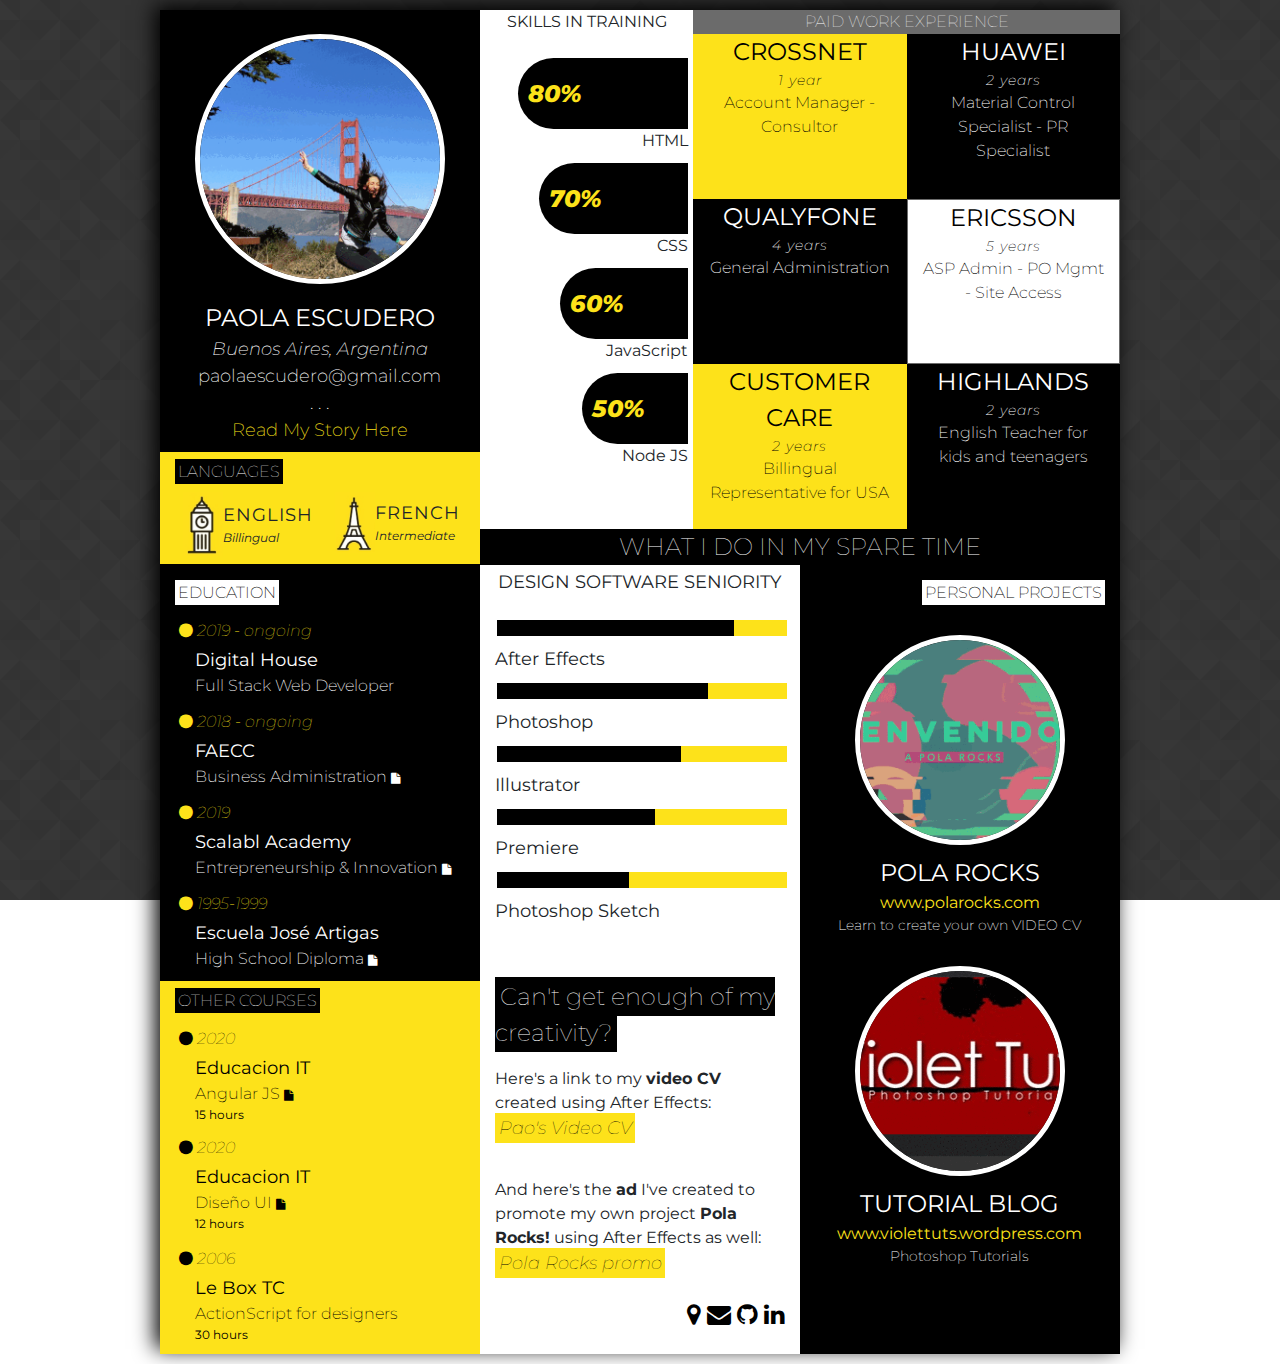
==== index.html @ 57c22a5e "add certificate Educacion IT" ====
<!DOCTYPE html>
<html lang="en">
<head>
    <meta charset="UTF-8">
    <meta name="viewport" content="width=device-width, initial-scale=1.0">
	<link rel="shortcut icon" type="image/png" href="./img/Pao_perfil_Gran_Cañon.jpeg"/>
    <link href="https://fonts.googleapis.com/css?family=Montserrat:100,200,600,400,800&display=swap" rel="stylesheet">
    <link rel="stylesheet" href="https://cdnjs.cloudflare.com/ajax/libs/font-awesome/4.7.0/css/font-awesome.min.css">
    <link rel="stylesheet" href="https://stackpath.bootstrapcdn.com/bootstrap/4.4.1/css/bootstrap.min.css">
    <link rel="stylesheet" href="css/style.css">
    <meta http-equiv="X-UA-Compatible" content="ie=edge">
    <title>Paola Escudero CV</title>
	<meta property="og:title" content="Paola Escudero - Online Resume">
	<meta property="og:description" content="My Online Resume">
	<meta property="og:type" content="website">
	<meta property="og:site_name" content="Paola Escudero - Online Resume">
	<meta property="og:image" content="https://paolaescudero.github.io/cv/img/CV_img_social.png">
	<meta property="og:url" content="https://paolaescudero.github.io/cv/">
</head>
<body>
    <div class="container" id="main-container">
        <div class="row" id="row-top">
            <div class="col-12 col-md-4 bg-black" id="main-column-personal">
                <div class="row justify-content-center pt-4" id="row-personal-foto">
                    <div class="foto-perfil">
                    <img src="img/pao_jumping_250.gif" alt="Paola Escudero" width="250">
                    <div class="overlay">
                        <a href="story.html" title="read my story" alt="read my story"><img src="img/pao_perfil_grand_canyon.jpg" alt=""></a>
                      </div>
                    </div>
                </div>
                
                <div class="row justify-content-center pt-3  tx-wh" id="row-personal-name"><a href="story.html" class="tx-wh" title="read my story" alt="read my story">PAOLA ESCUDERO</a></div>
                <div class="row justify-content-center info" id="row-personal-cell"><i>Buenos Aires, Argentina</i></div>
                <div class="row justify-content-center info" id="row-personal-email"><a href="mailto:paolaescudero@gmail.com" class="tx-wh" target="_blank">paolaescudero@gmail.com</a></div>
                <div class="row justify-content-center info"  id="row-personal-decor">. . .</div>
                <div class="row justify-content-center pb-2 info" id="row-personal-location"><a href="story.html" class="tx-ye" title="read my story" alt="read my story">Read My Story Here</a></div>
                <div class="row bg-yellow" id="row-personal-lang-title">
                    <div class="col-12  pt-2" id="column-personal-lang-title">
                        <mark class="mark-black">LANGUAGES</mark>
                    </div>
                </div>
                <div class="row bg-yellow p-2">
                    <div class="col-6" id="COL-lang-english">
                        <div class="row" id="row-lang-english">
                            <div class="col-4 text-center">
                                <img class="icon" src="img/icon-ENG.PNG" alt="Paola Escudero - Languages English">
                            </div>
                            <div class="col-8 align-self-center text-left">
                                <div class="row f-18 spaced pl-1">ENGLISH</div>
                                <div class="row f-12 pl-1"><i>Billingual</i></div>
                            </div>
                        </div>
                    </div>
                    <div class="col-6" id="COL-lang-french">
                        <div class="row" id="row-lang-french">
                            <div class="col-4 text-center">
                                <img class="icon" src="img/icon-FRE.PNG" alt="Paola Escudero - Languages French">
                            </div>
                            <div class="col-8 align-self-center text-left">
                                <div class="row f-18 spaced pl-1">FRENCH</div>
                                <div class="row f-12 pl-1"><i>Intermediate</i></div>
                            </div>
                        </div>
                    </div>
                </div>
            </div>
            <div class="col-12 col-md-8" id="main-column-jobs-software">
                <div class="row">
                    <div class="col-12 col-md-4" id="column-business-software">
                        <div class="row">
                            <div class="col-12  text-center ">SKILLS IN TRAINING</div>
                        </div>
                        <div class="row tx-wh">.</div>
                        <div class="row bg-white justify-content-end">
                            <div class="circle cir-1 tx-wh">
                                80%
                            </div>
                        </div>
                        <div class="row justify-content-end pad-rig-5 mar-bot">HTML</div>
                        <div class="row"></div>
                        <div class="row bg-white justify-content-end">
                            <div class="circle cir-2 tx-wh">
                                70%
                            </div>
                        </div>
                        <div class="row justify-content-end pad-rig-5 mar-bot">CSS</div>
                        <div class="row"></div>
                        <div class="row bg-white justify-content-end">
                            <div class="circle cir-3 tx-wh">
                                60%
                            </div>
                        </div>
                        <div class="row justify-content-end pad-rig-5 mar-bot">JavaScript</div>
                        <div class="row"></div>
                        <div class="row bg-white justify-content-end">
                            <div class="circle cir-4 tx-wh">
                                50%
                            </div>
                        </div>
                        <div class="row justify-content-end pad-rig-5 mar-bot">Node JS</div>
						
                    </div>
                    <div class="col-12 col-md-8" id="column-work-experience">
                        <div class="row justify-content-center" id="row-work-exp-title">
                            <div class="col-12 text-center f-16 w-100 bg-gray tx-wh">PAID WORK EXPERIENCE</div>
                        </div>
                        <div class="row d-flex align-items-center" id="row-work-exp-content">
                            <div class="col-6 div-job bg-yellow tx-bl align-self-stretch" id="col-job-item">
                                <div class="row">
                                     <div class="col-12  f-24 w-400 text-center">CROSSNET</div>
                                </div>
                                <div class="row">
                                    <div class="col-12  f-14 spaced ital w-200 text-center">1 year</div> 
                                 </div>
                                <div class="row">
                                     <div class="col-12 f16 w-200 text-center">
                                            <p>Account Manager - Consultor</p>
                                            <p class="job-description">Conection between customer and internal teams to ensure the timely and successful delivery of our solutions according to customer needs.
                                                Integrate new clients and developing existing client relationships.
                                                Help customers through email, phone, online presentations, screen-share and in person meetings.
                                                Ensure the timely and successful delivery of our solutions according to customer needs and objectives
                                                Communicate clearly the progress of monthly/quarterly initiatives to internal and external stakeholders. Forecast and track key account metrics.</p>
                                    </div>
                                </div>
                            </div>
                            <div class="col-6 div-job align-self-stretch bg-black tx-wh" id="col-job-item">
                                <div class="row">
                                    <div class="col-12 f-24 w-400 text-center">HUAWEI</div>
                                </div>
                                <div class="row">
                                    <div class="col-12   f-14 spaced ital w-200 text-center">2 years</div> 
                                </div>
                                <div class="row">
                                    <div class="col-12  f16 w-200 text-center">
                                        <p>Material Control Specialist - PR Specialist</p>
                                        <p class="job-description f-14"><b>Material Control Specialist:</b>  Stock Control on SAP. Purchase Orders Issuing. Monthly and Weekly reporting in excel, crossing information from SAP reports and Huawei's own software to find discrepancies in inventory. Follow up of POs in excel to keep control of having every service covered and foresee the ones that will expired soon.</p>
                                        <p class="job-description f-14"><b>Purchase Request Specialist:</b> Purchase requisition and order issuing. Follow up of approvals, expiration dates and payments to the supplier. Monthly report of productivity. Award received for helping finance team with tax project</p>
                                    </div>
                                </div>
                            </div>
                            <div class="col-6 div-job bg-black align-self-stretch tx-wh" id="col-job-item">
                                <div class="row">
                                    <div class="col-12  f-24 w-400 text-center">QUALYFONE</div>
                                </div>
                                <div class="row">
                                    <div class="col-12   f-14 spaced ital w-200 text-center">4 years</div> 
                                </div>
                                <div class="row">
                                    <div class="col-12  f16 w-200 text-center">
                                        <p>General Administration</p>
                                        <p class="job-description f-14">General administration for a small telecommunications company. My tasks involved front desk reception; assisting management with agenda, meetings and trips; paying to suppliers; billing; budget control; monthly service payments; salaries; taxes; meeting with the accountant; excel reports; Site access requesting; H&S documentation.</p>
                                    </div>
                                </div>
                            </div>
                            <div class="col-6 div-job align-self-stretch bg-white tx-bl br-gr" id="col-job-item">
                                <div class="row">
                                    <div class="col-12 f-24 w-400 text-center">ERICSSON</div>
                                </div>
                                <div class="row">
                                    <div class="col-12   f-14 spaced ital w-200 text-center">5 years</div> 
                                </div>
                                <div class="row">
                                    <div class="col-12  f16 w-200 text-center">
                                        <p>ASP Admin - PO Mgmt - Site Access</p>
                                        <p class="job-description f-12"><b>Authorized Service Provider Admin:</b> I was in charge of handling all the information, documentation and planning related to service providers. Monthly reports of rollout activities, forecast for installation for the following year and the amount of people needed to perform the tasks. Control and follow up of resources aptitude to perform risk tasks, evaluation of service provider performance. KPI reports for the regional office by year quarter.</p>
                                        <p class="job-description f-12"><b>Purchase Order Management:</b> Follow up and control of all POs related to installation processes. Weekly meetings with service providers to establish the payments, find and fix issues. Weekly meeting with the coordinators and Project managers of each projects to prepare the POs for the following week plan. Monthly reports about productivity and main issues.</p>
                                        <p class="job-description f-12"><b>Site Access Coordinator:</b> Request of site access to different carriers (Telecom, Telefonica, Claro). Receiving and controlling documentation needed to get access. Handling over 50 contractor companies with follow up on documentation and site access expiration dates. In charge of two resources. Reporting on recurrence of issues and performance of those 2 resources.</p>
                                    </div>
                                </div>
                            </div>
                            <div class="col-6 div-job align-self-stretch bg-yellow tx-bl" id="col-job-item">
                                <div class="row">
                                    <div class="col-12  f-24 w-400 text-center">CUSTOMER CARE</div>
                                </div>
                                <div class="row">
                                    <div class="col-12   f-14 spaced ital w-200 text-center">2 years</div> 
                                </div>
                                <div class="row">
                                    <div class="col-12  f16 w-200 text-center">
                                        <p>Billingual Representative for USA</p>
                                        <p class="job-description"><b>Teleperformance: </b>Customer Service for Motorola iDen account. Taking claims by phone from the US for Sprint/Nextel and Boost mobile user. Claim management was handled in Oracle System.</p>
                                        <p class="job-description"><b>IBM: </b>Incoming calls from the US for General Motors customers. Follow up of customer cases. Assistance on customer queries. Cases were handled in Siebel system.</p>
                                    </div>
                                </div>
                            </div>
                            <div class="col-6 div-job align-self-stretch bg-black tx-wh" id="col-job-item">
                                <div class="row">
                                    <div class="col-12  f-24 w-400 text-center">HIGHLANDS</div>
                                </div>
                                <div class="row">
                                    <div class="col-12   f-14 spaced ital w-200 text-center">2 years</div> 
                                </div>
                                <div class="row">
                                    <div class="col-12  f16 w-200 text-center">
                                        <p>English Teacher for kids and teenagers</p>
                                        <p class="job-description">Teaching children from 5 to 12 years old computer basic skill such as the parts of a computer, browsing the internet, chat platforms, sending emails, etc.
                                            Teaching English as a second language to children from 6 to 13 years old. Groups of 20 kids and some extra classes to help them with their assignments individually.</p>
                                    </div>
                                </div>
                            </div>
                        </div>
                    </div>
                </div>
                <div class="row bg-yellow" id="row-spare-time-title">
                    <div class="col-12 bg-black tx-wh text-center f-24 w-100 d-none d-md-block">WHAT I DO IN MY SPARE TIME</div>
                </div>
            </div>
        </div>
        <!-- * * * * * * * * ROW BOTOM * * * * * * * * * * *  -->
        <div class="row" id="row-bottom">
            <div class="col-12 col-md-4" id="main-col-education">
                <div class="row bg-black pt-3" id="row-Education-title">
                    <div class="col-12 mar-bot"><mark class="mark-white">EDUCATION</mark></div>
                </div>
                <div class="row bg-black" id="row-Education-item">
                    <div class="col-12 tx-ye w-100 f-16 ital m-1"><i class="fa fa-circle"></i> 2019 - ongoing</div>
                    <div class="col-12 tx-wh w-400 f-18 mar-lef"><a class="tx-wh" href="https://www.digitalhouse.com/ar/">Digital House</a></div>
                    <div class="col-12 tx-wh w-200 f-16 mar-lef">Full Stack Web Developer</div>
                </div>
                <div class="row bg-black pt-2" id="row-Education-item">
                    <div class="col-12 tx-ye w-100 f-16 ital m-1"><i class="fa fa-circle"></i> 2018 - ongoing</div>
                    <div class="col-12 tx-wh w-400 f-18 mar-lef"><a class="tx-wh" href="https://lafundacion.edu.ar/">FAECC</a></div>
                    <div class="col-12 tx-wh w-200 f-16 mar-lef">Business Administration  <a class="pdf" href="img/libreta_faecc.pdf" title="See Certificate" target="_blank"><i class="fa fa-file pdf"></i></a></div>
                </div>
                <div class="row bg-black pt-2" id="row-Education-item">
                    <div class="col-12 tx-ye w-100 f-16 ital m-1"><i class="fa fa-circle"></i> 2019</div>
                    <div class="col-12 tx-wh w-400 f-18 mar-lef"><a class="tx-wh" href="https://www.scalabl.com/">Scalabl Academy</a></div>
                    <div class="col-12 tx-wh w-200 f-16 mar-lef">Entrepreneurship & Innovation  <a href="img/certificado-scalabl.pdf" title="See Certificate" target="_blank"><i class="fa fa-file pdf"></i></a></div>
                </div>
                <div class="row bg-black pt-2" id="row-Education-item">
                    <div class="col-12 tx-ye w-100 f-16 ital m-1"><i class="fa fa-circle"></i> 1995-1999</div>
                    <div class="col-12 tx-wh w-400 f-18 mar-lef">Escuela José Artigas</div>
                    <div class="col-11 tx-wh w-200 f-16 mar-lef">High School Diploma  <a href="img/analitico.pdf" target="_blank" title="See Certificate" target="_blank"><i class="fa fa-file pdf"></i></a></div>
                    <div class="col-12 mar-bot"></div>
                </div>
                <div class="row bg-yellow pt-2" id="row-Education-title">
                    <div class="col-12 mar-bot"><mark class="mark-black">OTHER COURSES</mark></div>
                </div>
                <div class="row bg-yellow" id="row-Education-item">
                    <div class="col-12 tx-bl w-100 f-16 ital m-1"><i class="fa fa-circle"></i> 2020</div>
                    <div class="col-12 tx-bl w-400 f-18 mar-lef">Educacion IT</div>
                    <div class="col-12 tx-bl w-200 f-16 mar-lef">Angular JS <a href="img/Certificado_Curso_AngularJS.jpg" title="See Certificate" target="_blank"><i class="fa fa-file pdf-bl"></i></a></div>
                    <div class="col-12 tx-bl w-400 f-12 mar-lef">15 hours</div>
                </div>
                <div class="row bg-yellow pt-2" id="row-Education-item">
                    <div class="col-12 tx-bl w-100 f-16 ital m-1"><i class="fa fa-circle"></i> 2020</div>
                    <div class="col-12 tx-bl w-400 f-18 mar-lef">Educacion IT</div>
                    <div class="col-12 tx-bl w-200 f-16 mar-lef">Diseño UI <a href="img/Certificado_Curso_UI.jpg" target="_blank" title="See Certificate" target="_blank"><i class="fa fa-file pdf-bl"></i></a></div>
                    <div class="col-12 tx-bl w-400 f-12 mar-lef">12 hours</div>
                    <div class="col-12 mar-bot"></div>
                </div>
                <!-- <div class="row bg-yellow pt-2" id="row-Education-title">
                    <div class="col-12 mar-bot"><mark class="mark-black">ONLINE COURSES</mark></div>
                </div> -->
                <div class="row bg-yellow" id="row-Education-item">
                    <div class="col-12 tx-bl w-100 f-16 ital m-1"><i class="fa fa-circle"></i> 2006</div>
                    <div class="col-12 tx-bl w-400 f-18 mar-lef">Le Box TC</div>
                    <div class="col-12 tx-bl w-200 f-16 mar-lef ">ActionScript for designers</div>
                    <div class="col-12 tx-bl w-400 f-12 mar-lef mar-bot">30 hours</div>
                </div>
            </div>
            <div class="col-12 col-md-4" id="main-col-design-soft">
                    <div class="row justify-content-center pt-3 f-18 p-md-1 mar-bot-2 text-center">DESIGN SOFTWARE SENIORITY</div>
                    <div class="row bg-white justify-content-center mar-bot pl-1" id="row-barra-design-soft">
                        <div class="col-9 bg-black tx-bl"><p></p></div> 
                        <div class="col-2 bg-yellow bar-txt"> </div> 
                        <div class="col-1"></div> 
                    </div>    
                    <div class="row mar-bot" id="row-titulo-design-soft">
                        <div class="col-12 f-18">After Effects</div>
                    </div>
                    <div class="row bg-white justify-content-center mar-bot pl-1" id="row-barra-design-soft">
                        <div class="col-8 bg-black tx-bl"><p></p></div> 
                        <div class="col-3 bg-yellow bar-txt"> </div> 
                        <div class="col-1"></div> 
                    </div>    
                    <div class="row mar-bot" id="row-titulo-design-soft">
                        <div class="col-12 f-18">Photoshop</div>
                    </div>
                    <div class="row bg-white justify-content-center mar-bot pl-1" id="row-barra-design-soft">
                        <div class="col-7 bg-black "><p></p></div> 
                        <div class="col-4 bg-yellow bar-txt"> </div> 
                        <div class="col-1"></div> 
                    </div>    
                    <div class="row mar-bot" id="row-titulo-design-soft">
                        <div class="col-12 f-18">Illustrator</div>
                    </div>
                    <div class="row bg-white justify-content-center mar-bot pl-1" id="row-barra-design-soft">
                        <div class="col-6 bg-black tx-bl"><p></p></div> 
                        <div class="col-5 bg-yellow bar-txt"> </div> 
                        <div class="col-1"></div> 
                    </div>    
                    <div class="row mar-bot" id="row-titulo-design-soft">
                        <div class="col-12 f-18">Premiere</div>
                    </div>
                    <div class="row bg-white justify-content-center mar-bot pl-1" id="row-barra-design-soft">
                        <div class="col-5 bg-black tx-bl"><p></p></div> 
                        <div class="col-6 bg-yellow bar-txt"> </div> 
                        <div class="col-1"></div> 
                    </div>    
                    <div class="row mar-bot" id="row-titulo-design-soft">
                        <div class="col-12 f-18">Photoshop Sketch</div>
                    </div>
                    <div class="col-12 ocupa">****************</div>
                    <div class="row justify-content-center align-self-end  f-18 mar-top-2">
                        <div class="col-12 f-24"><mark class="mark-black">Can't get enough of my creativity?</mark></div>
                        <div class="col-12 f-16"><p></p></div>
                        <div class="col-12 f-16">Here's a link to my <b>video CV</b> created using After Effects:</div>
                        <div class="col-12 f-18 ital  mar-bot-2"><a class="tx-bl" href="https://youtu.be/xP5BhLNmCKQ" target="_blank"><mark class="mark-yellow">Pao's Video CV</mark></a></div>
                        <div class="col-12 f-16"><p></p></div>
                        <div class="col-12 f-16">And here's the <b>ad</b> I've created to promote my own project <b>Pola Rocks!</b> using After Effects as well:</div>
                        <div class="col-12 f-18 ital  mar-bot-2"><a class="tx-bl" href="https://youtu.be/gTukkpWQ-nQ" target="_blank"><mark class="mark-yellow">Pola Rocks promo</mark></a></div>
						<div class="col-12 f-24 text-right"><a href="https://goo.gl/maps/YHzB4sP91HtdS7S46" class="tx-bl"target="_blank"><i class="fa fa-map-marker"></i></a> <a href="mailto:paolaescudero@gmail.com" class="tx-bl" target="_blank"><i class="fa fa-envelope"></i></a> <a href="https://github.com/paolaescudero" class="tx-bl" target="_blank"><i class="fa fa-github"></i></a>  <a href="https://www.linkedin.com/in/paolaescudero/" class="tx-bl" target="_blank"><i class="fa fa-linkedin"></i></a></div>
                    </div>
            </div>
            
            <div class="col-12 col-md-4 bg-black" id="main-col-personal-projects">
                <div class="row bg-black pt-3 text-right" id="row-Education-title">
                    <div class="col-12 mar-bot"><mark class="mark-white">PERSONAL PROJECTS</mark></div>
                    <div class="col-12 text-center mar-top-2 mar-bot" id="row-projects-foto"><a href="https://www.polarocks.com/" target="_blank"><img src="img/polarocks.gif" width="210" alt="Pola Rocks"></a></div>
                    <div class="col-12 f-24 tx-wh text-center">POLA ROCKS</div>
                    <div class="col-12 f-16 tx-ye text-center"><a href="https://www.polarocks.com/" class="tx-ye" target="_blank">www.polarocks.com</a></div>
                    <div class="col-12 f-14 tx-wh text-center w-200 mar-bot-2">Learn to create your own VIDEO CV</div>
                    <div class="col-12 text-center mar-top mar-bot" id="row-projects-foto"><a href="https://violettuts.wordpress.com/" class="tx-ye" target="_blank"><img src="img/violet_tuts.gif" alt="Violet Tuts - Photoshop Tutorials"></a></div>
                    <div class="col-12 f-24 tx-wh text-center">TUTORIAL BLOG</div>
                    <div class="col-12 f-16 tx-ye text-center"><a href="https://violettuts.wordpress.com/" class="tx-ye" target="_blank">www.violettuts.wordpress.com</a></div>
                    <div class="col-12 f-14 tx-wh text-center w-200">Photoshop Tutorials</div>
                </div>
            </div>
        </div>
    </div>

    <!-- Optional JavaScript -->
    <!-- jQuery first, then Popper.js, then Bootstrap JS -->
    <script src="https://code.jquery.com/jquery-3.4.1.slim.min.js" integrity="sha384-J6qa4849blE2+poT4WnyKhv5vZF5SrPo0iEjwBvKU7imGFAV0wwj1yYfoRSJoZ+n" crossorigin="anonymous"></script>
    <script src="https://cdn.jsdelivr.net/npm/popper.js@1.16.0/dist/umd/popper.min.js" integrity="sha384-Q6E9RHvbIyZFJoft+2mJbHaEWldlvI9IOYy5n3zV9zzTtmI3UksdQRVvoxMfooAo" crossorigin="anonymous"></script>
    <script src="https://stackpath.bootstrapcdn.com/bootstrap/4.4.1/js/bootstrap.min.js" integrity="sha384-wfSDF2E50Y2D1uUdj0O3uMBJnjuUD4Ih7YwaYd1iqfktj0Uod8GCExl3Og8ifwB6" crossorigin="anonymous"></script>
</body>
</html>
---- css/style.css ----
*{
    box-sizing: border-box;
}

html, body{
    margin: 0;
    font-family: 'Montserrat', sans-serif;
}
body{
	background-image: url('../img/prism.png');
	background-attachment:fixed;
}
.container{
    max-width: 960px;
	box-shadow: -5px -5px 20px #000000;
	margin: 10px auto;
	background-color:#FFFFFF;
}
.ocupa{
    visibility: hidden;
}

/*BACKGROUNDS*/
.bg-yellow{
    background-color: #FDE21A;
}
.bg-black{
    background-color: #000000;
}
.bg-white{
    background-color: #FFFFFF;
}
.bg-gray{
    background-color: #6B6B6B;
}
/* BORDERS*/
.br-bl{
	border: solid 1px black;
}
.br-ye{
	border: solid 1px #FDE21A;
}
.br-wh{
	border: solid 1px #FFFFFF;
}
.br-gr{
	border: solid 1px #6B6B6B;
}
/* TEXT COLORS*/
.tx-wh{
    color:#FFF;
}
.tx-wh:hover{
    color:#FFFFFF;
    text-decoration: dotted;
}
.tx-bl{
    color:#000;
}
.tx-bl:hover{
    color:#000;
    text-decoration: none;
}
.tx-ye{
    color:#FDE21A;
}
.tx-ye:hover{
    color:#FDE21A;
}
.tx-gr{
    color:#6B6B6B;
}

/* PADDING*/
.pad-0{
    padding:0;
}
.pad-rig-5{
    padding-right: 5px;
}
.pad-lef-5{
    padding-left: 5px;
}

/* MARGENES */ 
.mar-bot{
    margin-bottom: 10px;
}
.mar-top{
    margin-top: 10px;
}
.mar-bot-2{
    margin-bottom: 20px;
}
.mar-top-2{
    margin-top: 20px;
}
.mar-lef{
    margin-left: 20px;
}

/* FONT SIZES*/
.f-24{
    font-size: 24px;
}
.f-18{
    font-size: 18px;
}
.f-16{
    font-size: 16px;
}
.f-14{
    font-size: 14px;
}
.f-12{
    font-size: 12px;
}
.f-72{
    font-size: 72px;
}

/* FONT WEIGHT*/
.w-100{
    font-weight: 100;
}
.w-200{
    font-weight: 200;
}
.w-400{
    font-weight: 400;
}
.w-600{
    font-weight: 600;
}
.w-800{
    font-weight: 800;
}

/* FONT DECOR */
.ital{
    font-style: oblique;
}

/*CLASES*/
.info{
    font-weight: 200;
    font-size: 18px;
    color: #FFFFFF;
}
.spaced{
    letter-spacing: 1px;
}
.mark-black{
    background-color:#000000;
    color:#FFFFFF;
    font-weight: 100;
}
.mark-white{
    background-color:#FFFFFF;
    color:#000000;
    font-weight: 200;
}
.mark-yellow{
    background-color:#FDE21A;
    color:#000000;
    font-weight: 100;
}
.mark-yellow-story{
    background-color:#FDE21A;
    color:#000000;
    font-weight: 400;
}
.mark-gray{
    background-color:#6B6B6B;
    color:#FFFFFF;
    font-weight: 100;
}
.icon{
    width:40px;
}
.div-job{
    width: 100%;
    height: 165px;
}
.circle{
    background-color: #000;
    height: 71px;
    border-radius: 50px 0 0 50px;
    margin-right: 5px;
    text-align: left;
    text-indent: 10px;
    display:flex;
    align-items:center;
    font-weight: 800;
    font-size: 24px;
    font-style: oblique;
    color: #FDE21A;
}
.cir-1 {
    width: 80%;
}
.cir-2{
    width: 70%;
}
.cir-3{
    width: 60%;
}
.cir-4{
    width: 50%;
}
.bar-txt{
    text-align:right;
    padding: 3px;
    font-size: 14px;
    font-weight: 400;
    color: #6B6B6B;
}
.pdf{
    color:#FFFFFF;
    font-size: 11px;
}
.pdf:hover{
    color:#FDE21A;
    text-decoration: none;
}
.pdf-bl{
    color:#000000;
    font-size: 11px;
}
.pdf-bl:hover{
    color:#FFFFFF;
    text-decoration: none;
}

/* FONT AWESOME*/

/* PARA Q LA FOTO DE PERFIL CAMBIE*/
.foto-perfil{
    position:relative;
}
.overlay {
  position: absolute;
  left: 0;
  top:0;
  overflow: hidden;
  width: 100%;
  height: 100%;
  opacity: 0%;
  transition: .3s ease;
  }
.foto-perfil:hover .overlay {
    opacity: 100%;
  }  
/* CSS IDs*/
#row-personal-foto img{
 
    border-radius: 150px;
    border: solid white 5px;
}

#row-personal-name{
    font-weight: 400;
    font-size: 24px;
}
#row-projects-foto img{
    border-radius: 150px;
    border: solid white 5px;
}
/* the story classes */
#row-go-back{
    position: relative;
} 
/* PARA Q SE AGRANDEN LOS PAID JOB EXPERIENCE*/
#row-work-exp-content {
    position: relative;
}
#col-go-back{
    position: fixed;
    bottom: 10px;
}
  #col-job-item:hover{
    position: absolute;
    left: 0;
    top: 0;
    right: 0;
    bottom: 0;
    z-index: 1000000;
    width: auto;
    height: auto;
    max-width: unset;
  }
.job-description{
    visibility:hidden;
}
#col-job-item:hover .job-description{
    visibility:visible;
}
/* MEDIA QUERIES*/
@media screen and (max-width: 768px) {
    .container{
		margin:0;
		box-shadow: 0px 0px 0px #000000;
}
	.f-24{
        font-size: 18px;
    }
    .f-18{
        font-size: 14px;
    }
    .f-16{
        font-size: 14px;
    }
	.f-14{
        font-size: 12px;
    }
    .f-12{
        font-size: 10px;
    }
    .div-job{
        width: 100%;
        height: 168px;
    }
	h3{
		font-size:22px;
	}
	h6{
		font-size:14px;
		line-height:1.5em;
	}
  }
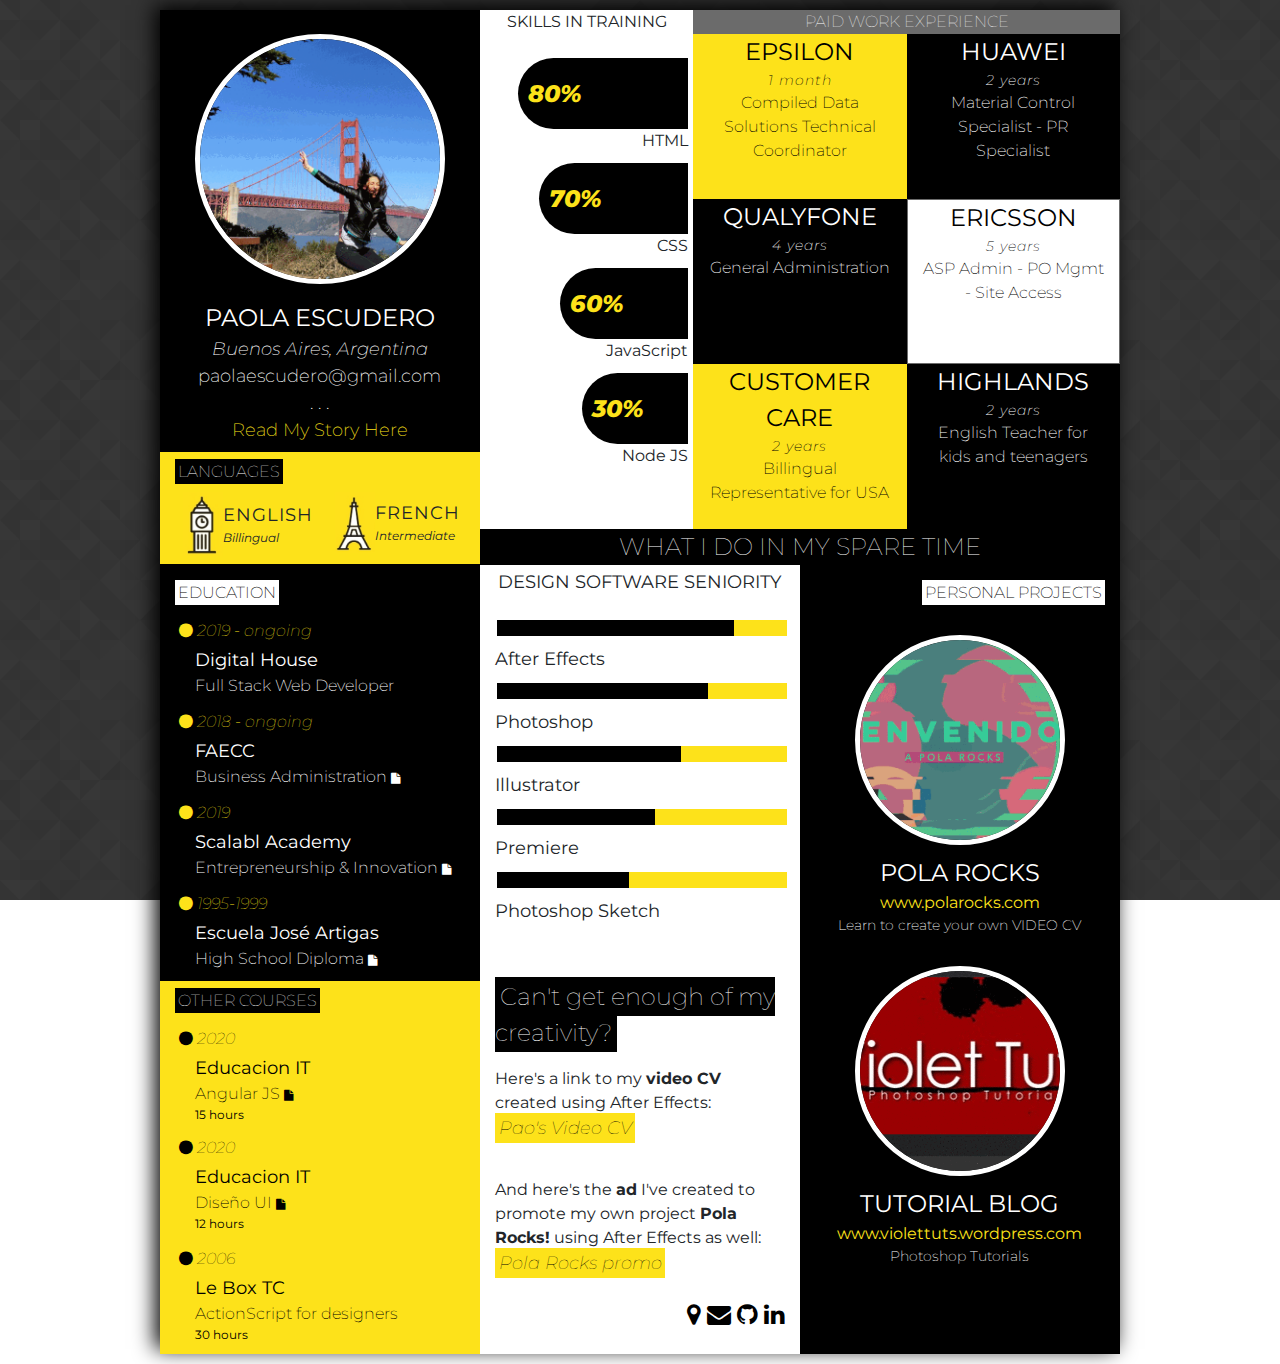
==== commit 09483c85: "added epsilon" ====
--- a/index.html
+++ b/index.html
@@ -95,7 +95,7 @@
                         <div class="row"></div>
                         <div class="row bg-white justify-content-end">
                             <div class="circle cir-4 tx-wh">
-                                50%
+                                30%
                             </div>
                         </div>
                         <div class="row justify-content-end pad-rig-5 mar-bot">Node JS</div>
@@ -108,19 +108,15 @@
                         <div class="row d-flex align-items-center" id="row-work-exp-content">
                             <div class="col-6 div-job bg-yellow tx-bl align-self-stretch" id="col-job-item">
                                 <div class="row">
-                                     <div class="col-12  f-24 w-400 text-center">CROSSNET</div>
-                                </div>
-                                <div class="row">
-                                    <div class="col-12  f-14 spaced ital w-200 text-center">1 year</div> 
+                                     <div class="col-12  f-24 w-400 text-center">EPSILON</div>
+                                </div>
+                                <div class="row">
+                                    <div class="col-12  f-14 spaced ital w-200 text-center">1 month</div> 
                                  </div>
                                 <div class="row">
                                      <div class="col-12 f16 w-200 text-center">
-                                            <p>Account Manager - Consultor</p>
-                                            <p class="job-description">Conection between customer and internal teams to ensure the timely and successful delivery of our solutions according to customer needs.
-                                                Integrate new clients and developing existing client relationships.
-                                                Help customers through email, phone, online presentations, screen-share and in person meetings.
-                                                Ensure the timely and successful delivery of our solutions according to customer needs and objectives
-                                                Communicate clearly the progress of monthly/quarterly initiatives to internal and external stakeholders. Forecast and track key account metrics.</p>
+                                            <p>Compiled Data Solutions Technical Coordinator</p>
+                                            <p class="job-description"></p>
                                     </div>
                                 </div>
                             </div>
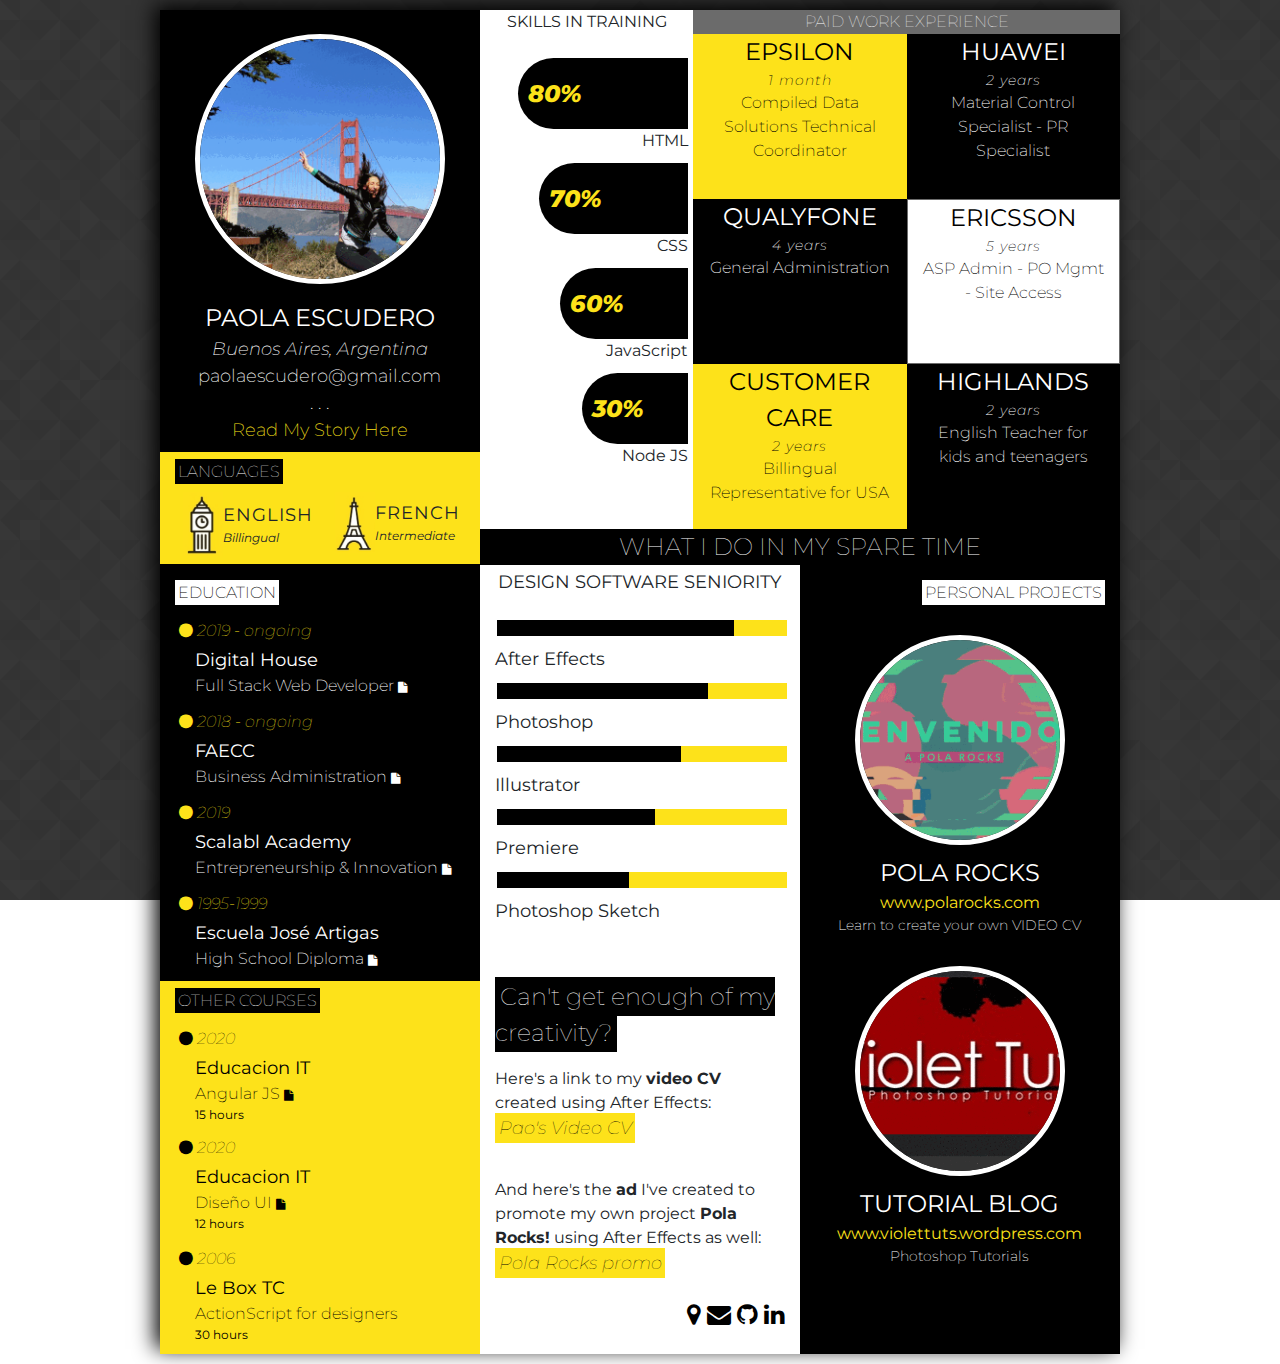
==== commit 72c88dcb: "add video to DH" ====
--- a/index.html
+++ b/index.html
@@ -212,7 +212,7 @@
                 <div class="row bg-black" id="row-Education-item">
                     <div class="col-12 tx-ye w-100 f-16 ital m-1"><i class="fa fa-circle"></i> 2019 - ongoing</div>
                     <div class="col-12 tx-wh w-400 f-18 mar-lef"><a class="tx-wh" href="https://www.digitalhouse.com/ar/">Digital House</a></div>
-                    <div class="col-12 tx-wh w-200 f-16 mar-lef">Full Stack Web Developer</div>
+                    <div class="col-12 tx-wh w-200 f-16 mar-lef">Full Stack Web Developer  <a class="pdf" href="https://youtu.be/DTiwt5Hugi0" title="See Video" target="_blank"><i class="fa fa-file pdf"></i></a></div>
                 </div>
                 <div class="row bg-black pt-2" id="row-Education-item">
                     <div class="col-12 tx-ye w-100 f-16 ital m-1"><i class="fa fa-circle"></i> 2018 - ongoing</div>
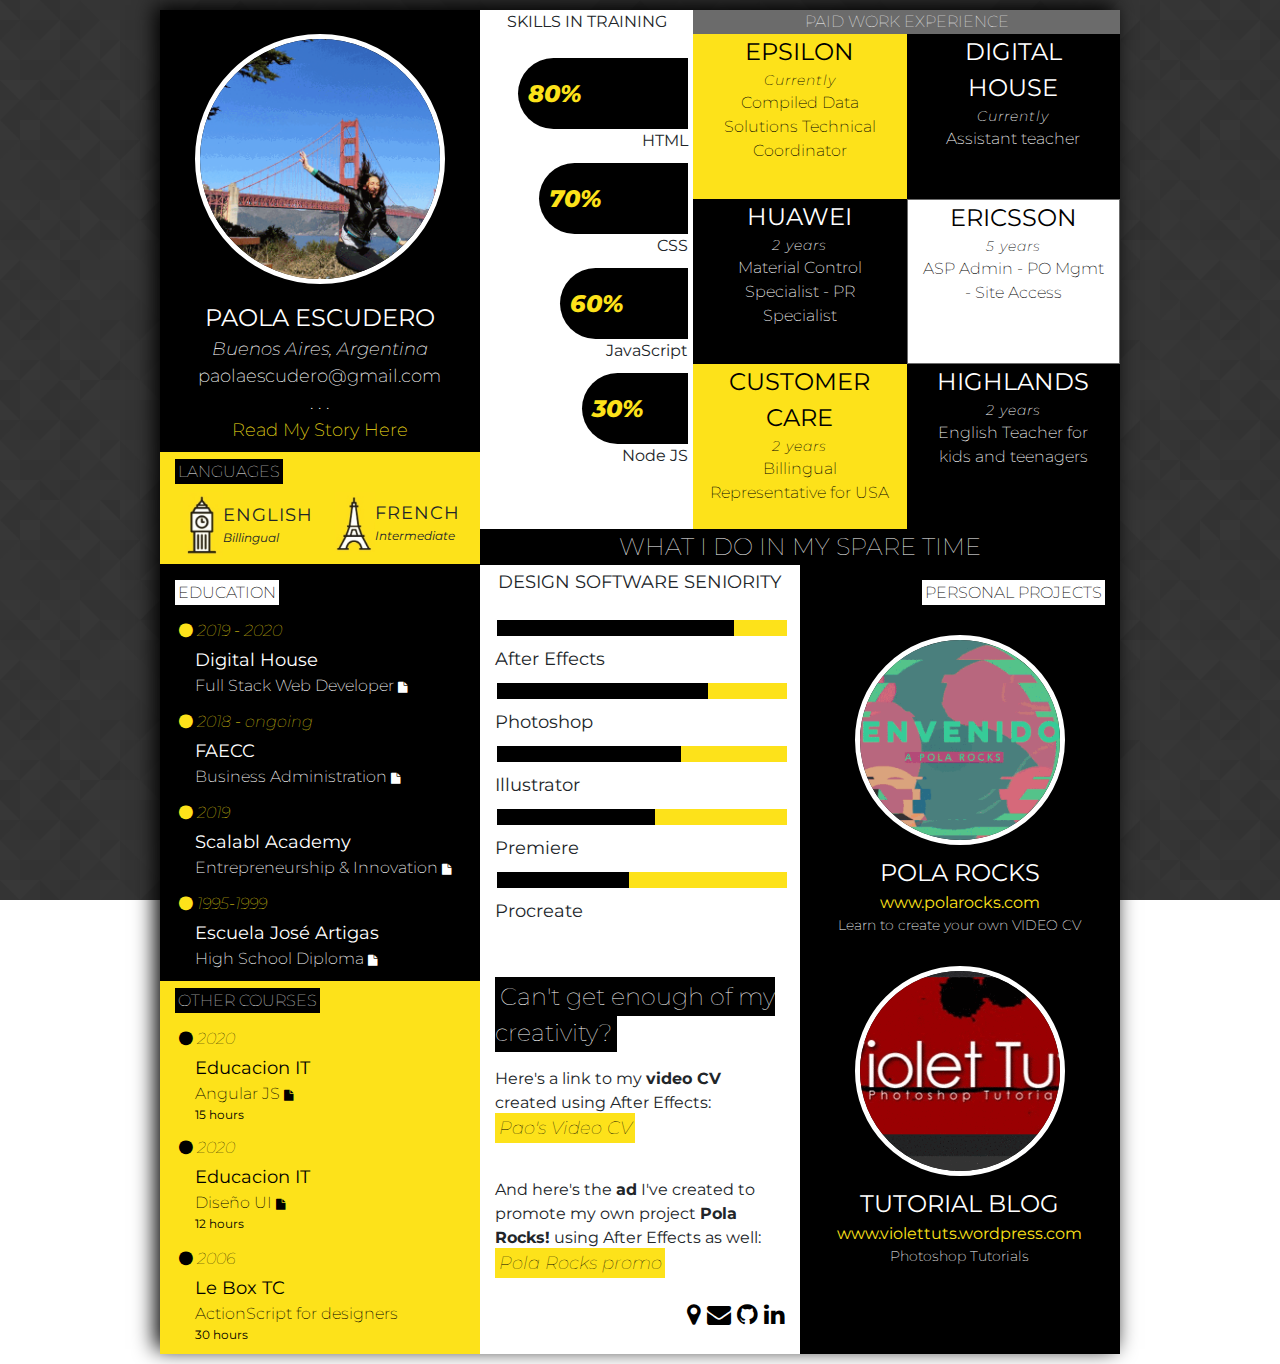
==== commit c5c03826: "actualización julio 2020" ====
--- a/index.html
+++ b/index.html
@@ -111,7 +111,7 @@
                                      <div class="col-12  f-24 w-400 text-center">EPSILON</div>
                                 </div>
                                 <div class="row">
-                                    <div class="col-12  f-14 spaced ital w-200 text-center">1 month</div> 
+                                    <div class="col-12  f-14 spaced ital w-200 text-center">Currently</div> 
                                  </div>
                                 <div class="row">
                                      <div class="col-12 f16 w-200 text-center">
@@ -122,7 +122,21 @@
                             </div>
                             <div class="col-6 div-job align-self-stretch bg-black tx-wh" id="col-job-item">
                                 <div class="row">
-                                    <div class="col-12 f-24 w-400 text-center">HUAWEI</div>
+                                    <div class="col-12 f-24 w-400 text-center">DIGITAL HOUSE</div>
+                                </div>
+                                <div class="row">
+                                    <div class="col-12   f-14 spaced ital w-200 text-center">Currently</div> 
+                                </div>
+                                <div class="row">
+                                    <div class="col-12  f16 w-200 text-center">
+                                        <p>Assistant teacher</p>
+                                        <p class="job-description f-14"> Full Stack Web Developer course</p>
+                                    </div>
+                                </div>
+                            </div>
+                            <div class="col-6 div-job bg-black align-self-stretch tx-wh" id="col-job-item">
+                                <div class="row">
+                                    <div class="col-12  f-24 w-400 text-center">HUAWEI</div>
                                 </div>
                                 <div class="row">
                                     <div class="col-12   f-14 spaced ital w-200 text-center">2 years</div> 
@@ -132,20 +146,6 @@
                                         <p>Material Control Specialist - PR Specialist</p>
                                         <p class="job-description f-14"><b>Material Control Specialist:</b>  Stock Control on SAP. Purchase Orders Issuing. Monthly and Weekly reporting in excel, crossing information from SAP reports and Huawei's own software to find discrepancies in inventory. Follow up of POs in excel to keep control of having every service covered and foresee the ones that will expired soon.</p>
                                         <p class="job-description f-14"><b>Purchase Request Specialist:</b> Purchase requisition and order issuing. Follow up of approvals, expiration dates and payments to the supplier. Monthly report of productivity. Award received for helping finance team with tax project</p>
-                                    </div>
-                                </div>
-                            </div>
-                            <div class="col-6 div-job bg-black align-self-stretch tx-wh" id="col-job-item">
-                                <div class="row">
-                                    <div class="col-12  f-24 w-400 text-center">QUALYFONE</div>
-                                </div>
-                                <div class="row">
-                                    <div class="col-12   f-14 spaced ital w-200 text-center">4 years</div> 
-                                </div>
-                                <div class="row">
-                                    <div class="col-12  f16 w-200 text-center">
-                                        <p>General Administration</p>
-                                        <p class="job-description f-14">General administration for a small telecommunications company. My tasks involved front desk reception; assisting management with agenda, meetings and trips; paying to suppliers; billing; budget control; monthly service payments; salaries; taxes; meeting with the accountant; excel reports; Site access requesting; H&S documentation.</p>
                                     </div>
                                 </div>
                             </div>
@@ -210,7 +210,7 @@
                     <div class="col-12 mar-bot"><mark class="mark-white">EDUCATION</mark></div>
                 </div>
                 <div class="row bg-black" id="row-Education-item">
-                    <div class="col-12 tx-ye w-100 f-16 ital m-1"><i class="fa fa-circle"></i> 2019 - ongoing</div>
+                    <div class="col-12 tx-ye w-100 f-16 ital m-1"><i class="fa fa-circle"></i> 2019 - 2020</div>
                     <div class="col-12 tx-wh w-400 f-18 mar-lef"><a class="tx-wh" href="https://www.digitalhouse.com/ar/">Digital House</a></div>
                     <div class="col-12 tx-wh w-200 f-16 mar-lef">Full Stack Web Developer  <a class="pdf" href="https://youtu.be/DTiwt5Hugi0" title="See Video" target="_blank"><i class="fa fa-file pdf"></i></a></div>
                 </div>
@@ -296,7 +296,7 @@
                         <div class="col-1"></div> 
                     </div>    
                     <div class="row mar-bot" id="row-titulo-design-soft">
-                        <div class="col-12 f-18">Photoshop Sketch</div>
+                        <div class="col-12 f-18">Procreate</div>
                     </div>
                     <div class="col-12 ocupa">****************</div>
                     <div class="row justify-content-center align-self-end  f-18 mar-top-2">
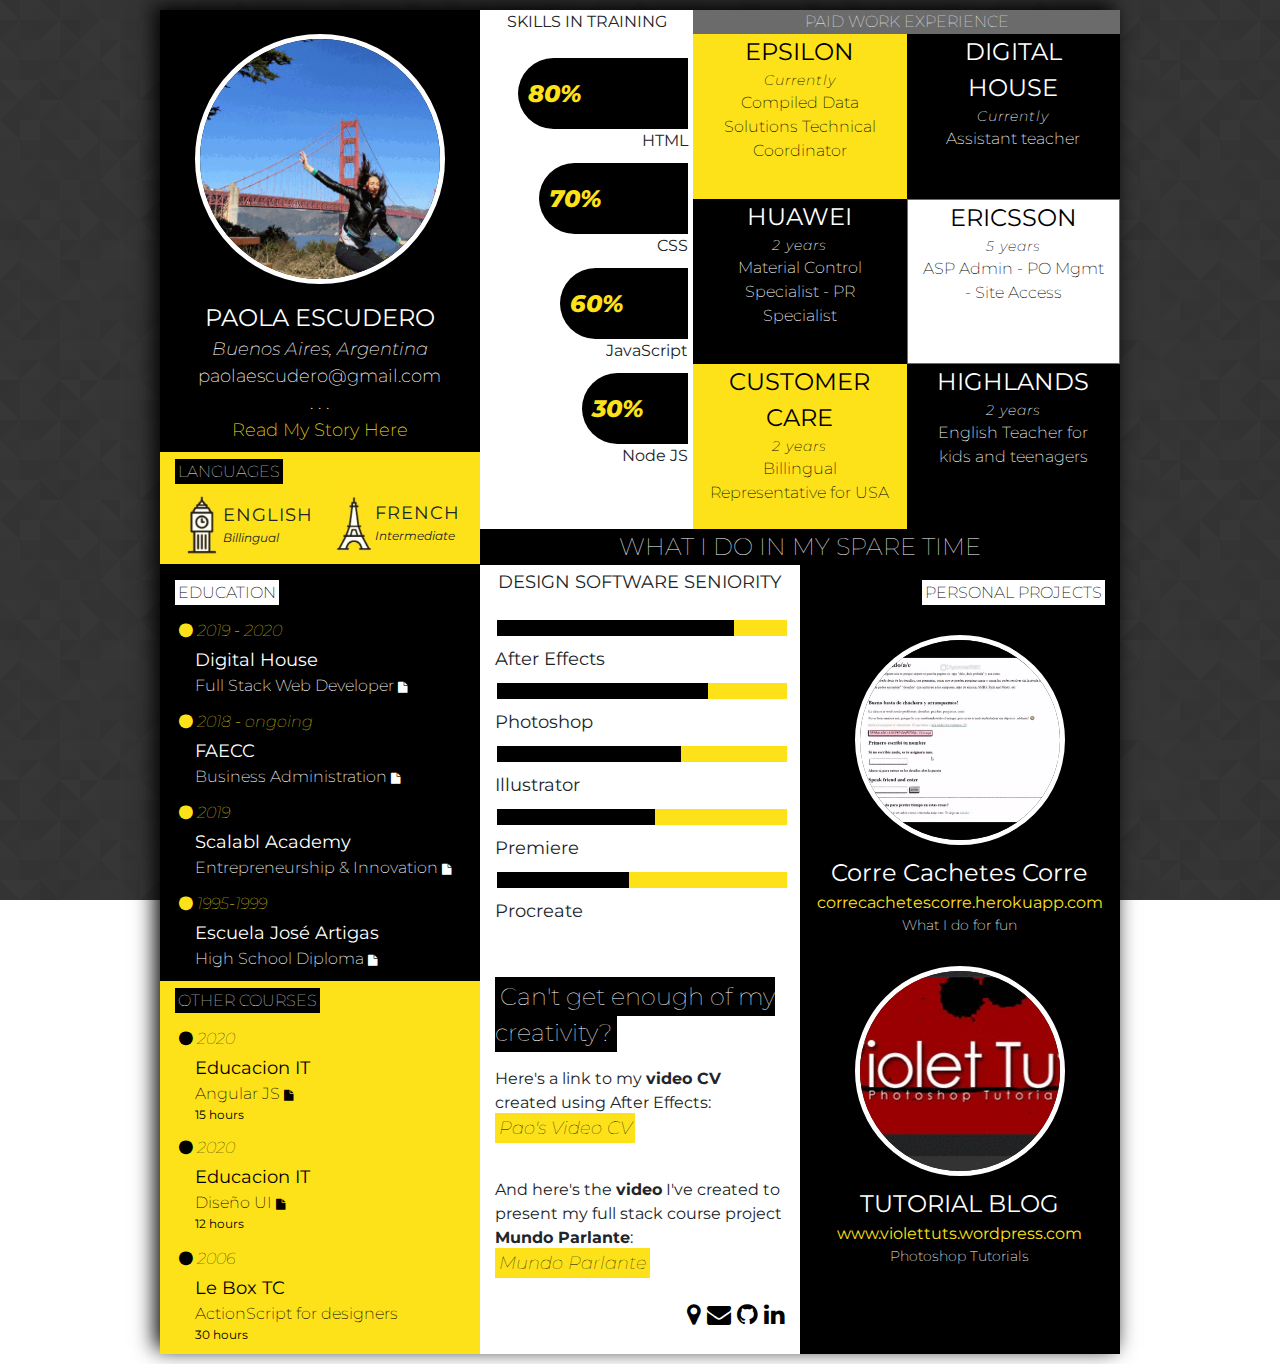
==== commit 7688bc39: "age, new projects" ====
--- a/index.html
+++ b/index.html
@@ -305,8 +305,8 @@
                         <div class="col-12 f-16">Here's a link to my <b>video CV</b> created using After Effects:</div>
                         <div class="col-12 f-18 ital  mar-bot-2"><a class="tx-bl" href="https://youtu.be/xP5BhLNmCKQ" target="_blank"><mark class="mark-yellow">Pao's Video CV</mark></a></div>
                         <div class="col-12 f-16"><p></p></div>
-                        <div class="col-12 f-16">And here's the <b>ad</b> I've created to promote my own project <b>Pola Rocks!</b> using After Effects as well:</div>
-                        <div class="col-12 f-18 ital  mar-bot-2"><a class="tx-bl" href="https://youtu.be/gTukkpWQ-nQ" target="_blank"><mark class="mark-yellow">Pola Rocks promo</mark></a></div>
+                        <div class="col-12 f-16">And here's the <b>video</b> I've created to present my full stack course project <b>Mundo Parlante</b>:</div>
+                        <div class="col-12 f-18 ital  mar-bot-2"><a class="tx-bl" href="https://youtu.be/DTiwt5Hugi0" target="_blank"><mark class="mark-yellow">Mundo Parlante</mark></a></div>
 						<div class="col-12 f-24 text-right"><a href="https://goo.gl/maps/YHzB4sP91HtdS7S46" class="tx-bl"target="_blank"><i class="fa fa-map-marker"></i></a> <a href="mailto:paolaescudero@gmail.com" class="tx-bl" target="_blank"><i class="fa fa-envelope"></i></a> <a href="https://github.com/paolaescudero" class="tx-bl" target="_blank"><i class="fa fa-github"></i></a>  <a href="https://www.linkedin.com/in/paolaescudero/" class="tx-bl" target="_blank"><i class="fa fa-linkedin"></i></a></div>
                     </div>
             </div>
@@ -314,10 +314,10 @@
             <div class="col-12 col-md-4 bg-black" id="main-col-personal-projects">
                 <div class="row bg-black pt-3 text-right" id="row-Education-title">
                     <div class="col-12 mar-bot"><mark class="mark-white">PERSONAL PROJECTS</mark></div>
-                    <div class="col-12 text-center mar-top-2 mar-bot" id="row-projects-foto"><a href="https://www.polarocks.com/" target="_blank"><img src="img/polarocks.gif" width="210" alt="Pola Rocks"></a></div>
-                    <div class="col-12 f-24 tx-wh text-center">POLA ROCKS</div>
-                    <div class="col-12 f-16 tx-ye text-center"><a href="https://www.polarocks.com/" class="tx-ye" target="_blank">www.polarocks.com</a></div>
-                    <div class="col-12 f-14 tx-wh text-center w-200 mar-bot-2">Learn to create your own VIDEO CV</div>
+                    <div class="col-12 text-center mar-top-2 mar-bot" id="row-projects-foto"><a href="https://correcachetescorre.herokuapp.com/" target="_blank"><img src="img/corre_cachetes.gif" width="210" alt="Pola Rocks"></a></div>
+                    <div class="col-12 f-24 tx-wh text-center">Corre Cachetes Corre</div>
+                    <div class="col-12 f-16 tx-ye text-center"><a href="https://correcachetescorre.herokuapp.com/" class="tx-ye" target="_blank">correcachetescorre.herokuapp.com</a></div>
+                    <div class="col-12 f-14 tx-wh text-center w-200 mar-bot-2">What I do for fun</div>
                     <div class="col-12 text-center mar-top mar-bot" id="row-projects-foto"><a href="https://violettuts.wordpress.com/" class="tx-ye" target="_blank"><img src="img/violet_tuts.gif" alt="Violet Tuts - Photoshop Tutorials"></a></div>
                     <div class="col-12 f-24 tx-wh text-center">TUTORIAL BLOG</div>
                     <div class="col-12 f-16 tx-ye text-center"><a href="https://violettuts.wordpress.com/" class="tx-ye" target="_blank">www.violettuts.wordpress.com</a></div>
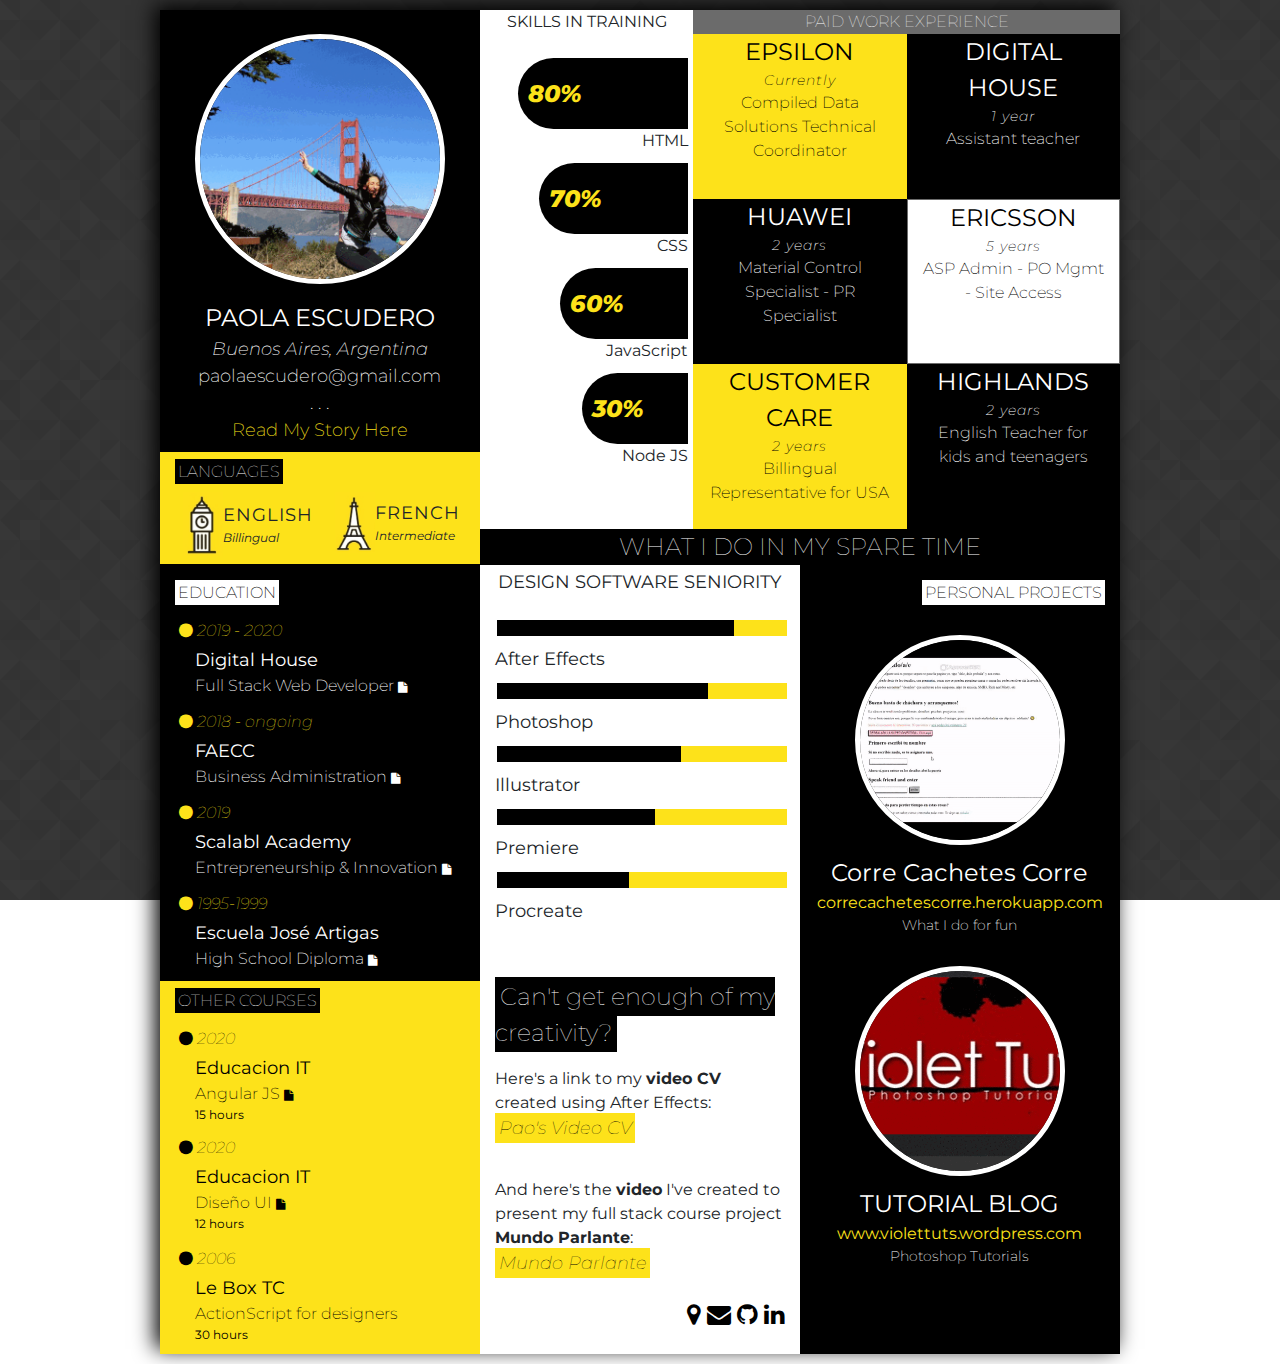
==== commit 0c6185ce: "update 01-JUL-2021" ====
--- a/index.html
+++ b/index.html
@@ -1,336 +1,339 @@
-<!DOCTYPE html>
-<html lang="en">
-<head>
-    <meta charset="UTF-8">
-    <meta name="viewport" content="width=device-width, initial-scale=1.0">
-	<link rel="shortcut icon" type="image/png" href="./img/Pao_perfil_Gran_Cañon.jpeg"/>
-    <link href="https://fonts.googleapis.com/css?family=Montserrat:100,200,600,400,800&display=swap" rel="stylesheet">
-    <link rel="stylesheet" href="https://cdnjs.cloudflare.com/ajax/libs/font-awesome/4.7.0/css/font-awesome.min.css">
-    <link rel="stylesheet" href="https://stackpath.bootstrapcdn.com/bootstrap/4.4.1/css/bootstrap.min.css">
-    <link rel="stylesheet" href="css/style.css">
-    <meta http-equiv="X-UA-Compatible" content="ie=edge">
-    <title>Paola Escudero CV</title>
-	<meta property="og:title" content="Paola Escudero - Online Resume">
-	<meta property="og:description" content="My Online Resume">
-	<meta property="og:type" content="website">
-	<meta property="og:site_name" content="Paola Escudero - Online Resume">
-	<meta property="og:image" content="https://paolaescudero.github.io/cv/img/CV_img_social.png">
-	<meta property="og:url" content="https://paolaescudero.github.io/cv/">
-</head>
-<body>
-    <div class="container" id="main-container">
-        <div class="row" id="row-top">
-            <div class="col-12 col-md-4 bg-black" id="main-column-personal">
-                <div class="row justify-content-center pt-4" id="row-personal-foto">
-                    <div class="foto-perfil">
-                    <img src="img/pao_jumping_250.gif" alt="Paola Escudero" width="250">
-                    <div class="overlay">
-                        <a href="story.html" title="read my story" alt="read my story"><img src="img/pao_perfil_grand_canyon.jpg" alt=""></a>
-                      </div>
-                    </div>
-                </div>
-                
-                <div class="row justify-content-center pt-3  tx-wh" id="row-personal-name"><a href="story.html" class="tx-wh" title="read my story" alt="read my story">PAOLA ESCUDERO</a></div>
-                <div class="row justify-content-center info" id="row-personal-cell"><i>Buenos Aires, Argentina</i></div>
-                <div class="row justify-content-center info" id="row-personal-email"><a href="mailto:paolaescudero@gmail.com" class="tx-wh" target="_blank">paolaescudero@gmail.com</a></div>
-                <div class="row justify-content-center info"  id="row-personal-decor">. . .</div>
-                <div class="row justify-content-center pb-2 info" id="row-personal-location"><a href="story.html" class="tx-ye" title="read my story" alt="read my story">Read My Story Here</a></div>
-                <div class="row bg-yellow" id="row-personal-lang-title">
-                    <div class="col-12  pt-2" id="column-personal-lang-title">
-                        <mark class="mark-black">LANGUAGES</mark>
-                    </div>
-                </div>
-                <div class="row bg-yellow p-2">
-                    <div class="col-6" id="COL-lang-english">
-                        <div class="row" id="row-lang-english">
-                            <div class="col-4 text-center">
-                                <img class="icon" src="img/icon-ENG.PNG" alt="Paola Escudero - Languages English">
-                            </div>
-                            <div class="col-8 align-self-center text-left">
-                                <div class="row f-18 spaced pl-1">ENGLISH</div>
-                                <div class="row f-12 pl-1"><i>Billingual</i></div>
-                            </div>
-                        </div>
-                    </div>
-                    <div class="col-6" id="COL-lang-french">
-                        <div class="row" id="row-lang-french">
-                            <div class="col-4 text-center">
-                                <img class="icon" src="img/icon-FRE.PNG" alt="Paola Escudero - Languages French">
-                            </div>
-                            <div class="col-8 align-self-center text-left">
-                                <div class="row f-18 spaced pl-1">FRENCH</div>
-                                <div class="row f-12 pl-1"><i>Intermediate</i></div>
-                            </div>
-                        </div>
-                    </div>
-                </div>
-            </div>
-            <div class="col-12 col-md-8" id="main-column-jobs-software">
-                <div class="row">
-                    <div class="col-12 col-md-4" id="column-business-software">
-                        <div class="row">
-                            <div class="col-12  text-center ">SKILLS IN TRAINING</div>
-                        </div>
-                        <div class="row tx-wh">.</div>
-                        <div class="row bg-white justify-content-end">
-                            <div class="circle cir-1 tx-wh">
-                                80%
-                            </div>
-                        </div>
-                        <div class="row justify-content-end pad-rig-5 mar-bot">HTML</div>
-                        <div class="row"></div>
-                        <div class="row bg-white justify-content-end">
-                            <div class="circle cir-2 tx-wh">
-                                70%
-                            </div>
-                        </div>
-                        <div class="row justify-content-end pad-rig-5 mar-bot">CSS</div>
-                        <div class="row"></div>
-                        <div class="row bg-white justify-content-end">
-                            <div class="circle cir-3 tx-wh">
-                                60%
-                            </div>
-                        </div>
-                        <div class="row justify-content-end pad-rig-5 mar-bot">JavaScript</div>
-                        <div class="row"></div>
-                        <div class="row bg-white justify-content-end">
-                            <div class="circle cir-4 tx-wh">
-                                30%
-                            </div>
-                        </div>
-                        <div class="row justify-content-end pad-rig-5 mar-bot">Node JS</div>
-						
-                    </div>
-                    <div class="col-12 col-md-8" id="column-work-experience">
-                        <div class="row justify-content-center" id="row-work-exp-title">
-                            <div class="col-12 text-center f-16 w-100 bg-gray tx-wh">PAID WORK EXPERIENCE</div>
-                        </div>
-                        <div class="row d-flex align-items-center" id="row-work-exp-content">
-                            <div class="col-6 div-job bg-yellow tx-bl align-self-stretch" id="col-job-item">
-                                <div class="row">
-                                     <div class="col-12  f-24 w-400 text-center">EPSILON</div>
-                                </div>
-                                <div class="row">
-                                    <div class="col-12  f-14 spaced ital w-200 text-center">Currently</div> 
-                                 </div>
-                                <div class="row">
-                                     <div class="col-12 f16 w-200 text-center">
-                                            <p>Compiled Data Solutions Technical Coordinator</p>
-                                            <p class="job-description"></p>
-                                    </div>
-                                </div>
-                            </div>
-                            <div class="col-6 div-job align-self-stretch bg-black tx-wh" id="col-job-item">
-                                <div class="row">
-                                    <div class="col-12 f-24 w-400 text-center">DIGITAL HOUSE</div>
-                                </div>
-                                <div class="row">
-                                    <div class="col-12   f-14 spaced ital w-200 text-center">Currently</div> 
-                                </div>
-                                <div class="row">
-                                    <div class="col-12  f16 w-200 text-center">
-                                        <p>Assistant teacher</p>
-                                        <p class="job-description f-14"> Full Stack Web Developer course</p>
-                                    </div>
-                                </div>
-                            </div>
-                            <div class="col-6 div-job bg-black align-self-stretch tx-wh" id="col-job-item">
-                                <div class="row">
-                                    <div class="col-12  f-24 w-400 text-center">HUAWEI</div>
-                                </div>
-                                <div class="row">
-                                    <div class="col-12   f-14 spaced ital w-200 text-center">2 years</div> 
-                                </div>
-                                <div class="row">
-                                    <div class="col-12  f16 w-200 text-center">
-                                        <p>Material Control Specialist - PR Specialist</p>
-                                        <p class="job-description f-14"><b>Material Control Specialist:</b>  Stock Control on SAP. Purchase Orders Issuing. Monthly and Weekly reporting in excel, crossing information from SAP reports and Huawei's own software to find discrepancies in inventory. Follow up of POs in excel to keep control of having every service covered and foresee the ones that will expired soon.</p>
-                                        <p class="job-description f-14"><b>Purchase Request Specialist:</b> Purchase requisition and order issuing. Follow up of approvals, expiration dates and payments to the supplier. Monthly report of productivity. Award received for helping finance team with tax project</p>
-                                    </div>
-                                </div>
-                            </div>
-                            <div class="col-6 div-job align-self-stretch bg-white tx-bl br-gr" id="col-job-item">
-                                <div class="row">
-                                    <div class="col-12 f-24 w-400 text-center">ERICSSON</div>
-                                </div>
-                                <div class="row">
-                                    <div class="col-12   f-14 spaced ital w-200 text-center">5 years</div> 
-                                </div>
-                                <div class="row">
-                                    <div class="col-12  f16 w-200 text-center">
-                                        <p>ASP Admin - PO Mgmt - Site Access</p>
-                                        <p class="job-description f-12"><b>Authorized Service Provider Admin:</b> I was in charge of handling all the information, documentation and planning related to service providers. Monthly reports of rollout activities, forecast for installation for the following year and the amount of people needed to perform the tasks. Control and follow up of resources aptitude to perform risk tasks, evaluation of service provider performance. KPI reports for the regional office by year quarter.</p>
-                                        <p class="job-description f-12"><b>Purchase Order Management:</b> Follow up and control of all POs related to installation processes. Weekly meetings with service providers to establish the payments, find and fix issues. Weekly meeting with the coordinators and Project managers of each projects to prepare the POs for the following week plan. Monthly reports about productivity and main issues.</p>
-                                        <p class="job-description f-12"><b>Site Access Coordinator:</b> Request of site access to different carriers (Telecom, Telefonica, Claro). Receiving and controlling documentation needed to get access. Handling over 50 contractor companies with follow up on documentation and site access expiration dates. In charge of two resources. Reporting on recurrence of issues and performance of those 2 resources.</p>
-                                    </div>
-                                </div>
-                            </div>
-                            <div class="col-6 div-job align-self-stretch bg-yellow tx-bl" id="col-job-item">
-                                <div class="row">
-                                    <div class="col-12  f-24 w-400 text-center">CUSTOMER CARE</div>
-                                </div>
-                                <div class="row">
-                                    <div class="col-12   f-14 spaced ital w-200 text-center">2 years</div> 
-                                </div>
-                                <div class="row">
-                                    <div class="col-12  f16 w-200 text-center">
-                                        <p>Billingual Representative for USA</p>
-                                        <p class="job-description"><b>Teleperformance: </b>Customer Service for Motorola iDen account. Taking claims by phone from the US for Sprint/Nextel and Boost mobile user. Claim management was handled in Oracle System.</p>
-                                        <p class="job-description"><b>IBM: </b>Incoming calls from the US for General Motors customers. Follow up of customer cases. Assistance on customer queries. Cases were handled in Siebel system.</p>
-                                    </div>
-                                </div>
-                            </div>
-                            <div class="col-6 div-job align-self-stretch bg-black tx-wh" id="col-job-item">
-                                <div class="row">
-                                    <div class="col-12  f-24 w-400 text-center">HIGHLANDS</div>
-                                </div>
-                                <div class="row">
-                                    <div class="col-12   f-14 spaced ital w-200 text-center">2 years</div> 
-                                </div>
-                                <div class="row">
-                                    <div class="col-12  f16 w-200 text-center">
-                                        <p>English Teacher for kids and teenagers</p>
-                                        <p class="job-description">Teaching children from 5 to 12 years old computer basic skill such as the parts of a computer, browsing the internet, chat platforms, sending emails, etc.
-                                            Teaching English as a second language to children from 6 to 13 years old. Groups of 20 kids and some extra classes to help them with their assignments individually.</p>
-                                    </div>
-                                </div>
-                            </div>
-                        </div>
-                    </div>
-                </div>
-                <div class="row bg-yellow" id="row-spare-time-title">
-                    <div class="col-12 bg-black tx-wh text-center f-24 w-100 d-none d-md-block">WHAT I DO IN MY SPARE TIME</div>
-                </div>
-            </div>
-        </div>
-        <!-- * * * * * * * * ROW BOTOM * * * * * * * * * * *  -->
-        <div class="row" id="row-bottom">
-            <div class="col-12 col-md-4" id="main-col-education">
-                <div class="row bg-black pt-3" id="row-Education-title">
-                    <div class="col-12 mar-bot"><mark class="mark-white">EDUCATION</mark></div>
-                </div>
-                <div class="row bg-black" id="row-Education-item">
-                    <div class="col-12 tx-ye w-100 f-16 ital m-1"><i class="fa fa-circle"></i> 2019 - 2020</div>
-                    <div class="col-12 tx-wh w-400 f-18 mar-lef"><a class="tx-wh" href="https://www.digitalhouse.com/ar/">Digital House</a></div>
-                    <div class="col-12 tx-wh w-200 f-16 mar-lef">Full Stack Web Developer  <a class="pdf" href="https://youtu.be/DTiwt5Hugi0" title="See Video" target="_blank"><i class="fa fa-file pdf"></i></a></div>
-                </div>
-                <div class="row bg-black pt-2" id="row-Education-item">
-                    <div class="col-12 tx-ye w-100 f-16 ital m-1"><i class="fa fa-circle"></i> 2018 - ongoing</div>
-                    <div class="col-12 tx-wh w-400 f-18 mar-lef"><a class="tx-wh" href="https://lafundacion.edu.ar/">FAECC</a></div>
-                    <div class="col-12 tx-wh w-200 f-16 mar-lef">Business Administration  <a class="pdf" href="img/libreta_faecc.pdf" title="See Certificate" target="_blank"><i class="fa fa-file pdf"></i></a></div>
-                </div>
-                <div class="row bg-black pt-2" id="row-Education-item">
-                    <div class="col-12 tx-ye w-100 f-16 ital m-1"><i class="fa fa-circle"></i> 2019</div>
-                    <div class="col-12 tx-wh w-400 f-18 mar-lef"><a class="tx-wh" href="https://www.scalabl.com/">Scalabl Academy</a></div>
-                    <div class="col-12 tx-wh w-200 f-16 mar-lef">Entrepreneurship & Innovation  <a href="img/certificado-scalabl.pdf" title="See Certificate" target="_blank"><i class="fa fa-file pdf"></i></a></div>
-                </div>
-                <div class="row bg-black pt-2" id="row-Education-item">
-                    <div class="col-12 tx-ye w-100 f-16 ital m-1"><i class="fa fa-circle"></i> 1995-1999</div>
-                    <div class="col-12 tx-wh w-400 f-18 mar-lef">Escuela José Artigas</div>
-                    <div class="col-11 tx-wh w-200 f-16 mar-lef">High School Diploma  <a href="img/analitico.pdf" target="_blank" title="See Certificate" target="_blank"><i class="fa fa-file pdf"></i></a></div>
-                    <div class="col-12 mar-bot"></div>
-                </div>
-                <div class="row bg-yellow pt-2" id="row-Education-title">
-                    <div class="col-12 mar-bot"><mark class="mark-black">OTHER COURSES</mark></div>
-                </div>
-                <div class="row bg-yellow" id="row-Education-item">
-                    <div class="col-12 tx-bl w-100 f-16 ital m-1"><i class="fa fa-circle"></i> 2020</div>
-                    <div class="col-12 tx-bl w-400 f-18 mar-lef">Educacion IT</div>
-                    <div class="col-12 tx-bl w-200 f-16 mar-lef">Angular JS <a href="img/Certificado_Curso_AngularJS.jpg" title="See Certificate" target="_blank"><i class="fa fa-file pdf-bl"></i></a></div>
-                    <div class="col-12 tx-bl w-400 f-12 mar-lef">15 hours</div>
-                </div>
-                <div class="row bg-yellow pt-2" id="row-Education-item">
-                    <div class="col-12 tx-bl w-100 f-16 ital m-1"><i class="fa fa-circle"></i> 2020</div>
-                    <div class="col-12 tx-bl w-400 f-18 mar-lef">Educacion IT</div>
-                    <div class="col-12 tx-bl w-200 f-16 mar-lef">Diseño UI <a href="img/Certificado_Curso_UI.jpg" target="_blank" title="See Certificate" target="_blank"><i class="fa fa-file pdf-bl"></i></a></div>
-                    <div class="col-12 tx-bl w-400 f-12 mar-lef">12 hours</div>
-                    <div class="col-12 mar-bot"></div>
-                </div>
-                <!-- <div class="row bg-yellow pt-2" id="row-Education-title">
-                    <div class="col-12 mar-bot"><mark class="mark-black">ONLINE COURSES</mark></div>
-                </div> -->
-                <div class="row bg-yellow" id="row-Education-item">
-                    <div class="col-12 tx-bl w-100 f-16 ital m-1"><i class="fa fa-circle"></i> 2006</div>
-                    <div class="col-12 tx-bl w-400 f-18 mar-lef">Le Box TC</div>
-                    <div class="col-12 tx-bl w-200 f-16 mar-lef ">ActionScript for designers</div>
-                    <div class="col-12 tx-bl w-400 f-12 mar-lef mar-bot">30 hours</div>
-                </div>
-            </div>
-            <div class="col-12 col-md-4" id="main-col-design-soft">
-                    <div class="row justify-content-center pt-3 f-18 p-md-1 mar-bot-2 text-center">DESIGN SOFTWARE SENIORITY</div>
-                    <div class="row bg-white justify-content-center mar-bot pl-1" id="row-barra-design-soft">
-                        <div class="col-9 bg-black tx-bl"><p></p></div> 
-                        <div class="col-2 bg-yellow bar-txt"> </div> 
-                        <div class="col-1"></div> 
-                    </div>    
-                    <div class="row mar-bot" id="row-titulo-design-soft">
-                        <div class="col-12 f-18">After Effects</div>
-                    </div>
-                    <div class="row bg-white justify-content-center mar-bot pl-1" id="row-barra-design-soft">
-                        <div class="col-8 bg-black tx-bl"><p></p></div> 
-                        <div class="col-3 bg-yellow bar-txt"> </div> 
-                        <div class="col-1"></div> 
-                    </div>    
-                    <div class="row mar-bot" id="row-titulo-design-soft">
-                        <div class="col-12 f-18">Photoshop</div>
-                    </div>
-                    <div class="row bg-white justify-content-center mar-bot pl-1" id="row-barra-design-soft">
-                        <div class="col-7 bg-black "><p></p></div> 
-                        <div class="col-4 bg-yellow bar-txt"> </div> 
-                        <div class="col-1"></div> 
-                    </div>    
-                    <div class="row mar-bot" id="row-titulo-design-soft">
-                        <div class="col-12 f-18">Illustrator</div>
-                    </div>
-                    <div class="row bg-white justify-content-center mar-bot pl-1" id="row-barra-design-soft">
-                        <div class="col-6 bg-black tx-bl"><p></p></div> 
-                        <div class="col-5 bg-yellow bar-txt"> </div> 
-                        <div class="col-1"></div> 
-                    </div>    
-                    <div class="row mar-bot" id="row-titulo-design-soft">
-                        <div class="col-12 f-18">Premiere</div>
-                    </div>
-                    <div class="row bg-white justify-content-center mar-bot pl-1" id="row-barra-design-soft">
-                        <div class="col-5 bg-black tx-bl"><p></p></div> 
-                        <div class="col-6 bg-yellow bar-txt"> </div> 
-                        <div class="col-1"></div> 
-                    </div>    
-                    <div class="row mar-bot" id="row-titulo-design-soft">
-                        <div class="col-12 f-18">Procreate</div>
-                    </div>
-                    <div class="col-12 ocupa">****************</div>
-                    <div class="row justify-content-center align-self-end  f-18 mar-top-2">
-                        <div class="col-12 f-24"><mark class="mark-black">Can't get enough of my creativity?</mark></div>
-                        <div class="col-12 f-16"><p></p></div>
-                        <div class="col-12 f-16">Here's a link to my <b>video CV</b> created using After Effects:</div>
-                        <div class="col-12 f-18 ital  mar-bot-2"><a class="tx-bl" href="https://youtu.be/xP5BhLNmCKQ" target="_blank"><mark class="mark-yellow">Pao's Video CV</mark></a></div>
-                        <div class="col-12 f-16"><p></p></div>
-                        <div class="col-12 f-16">And here's the <b>video</b> I've created to present my full stack course project <b>Mundo Parlante</b>:</div>
-                        <div class="col-12 f-18 ital  mar-bot-2"><a class="tx-bl" href="https://youtu.be/DTiwt5Hugi0" target="_blank"><mark class="mark-yellow">Mundo Parlante</mark></a></div>
-						<div class="col-12 f-24 text-right"><a href="https://goo.gl/maps/YHzB4sP91HtdS7S46" class="tx-bl"target="_blank"><i class="fa fa-map-marker"></i></a> <a href="mailto:paolaescudero@gmail.com" class="tx-bl" target="_blank"><i class="fa fa-envelope"></i></a> <a href="https://github.com/paolaescudero" class="tx-bl" target="_blank"><i class="fa fa-github"></i></a>  <a href="https://www.linkedin.com/in/paolaescudero/" class="tx-bl" target="_blank"><i class="fa fa-linkedin"></i></a></div>
-                    </div>
-            </div>
-            
-            <div class="col-12 col-md-4 bg-black" id="main-col-personal-projects">
-                <div class="row bg-black pt-3 text-right" id="row-Education-title">
-                    <div class="col-12 mar-bot"><mark class="mark-white">PERSONAL PROJECTS</mark></div>
-                    <div class="col-12 text-center mar-top-2 mar-bot" id="row-projects-foto"><a href="https://correcachetescorre.herokuapp.com/" target="_blank"><img src="img/corre_cachetes.gif" width="210" alt="Pola Rocks"></a></div>
-                    <div class="col-12 f-24 tx-wh text-center">Corre Cachetes Corre</div>
-                    <div class="col-12 f-16 tx-ye text-center"><a href="https://correcachetescorre.herokuapp.com/" class="tx-ye" target="_blank">correcachetescorre.herokuapp.com</a></div>
-                    <div class="col-12 f-14 tx-wh text-center w-200 mar-bot-2">What I do for fun</div>
-                    <div class="col-12 text-center mar-top mar-bot" id="row-projects-foto"><a href="https://violettuts.wordpress.com/" class="tx-ye" target="_blank"><img src="img/violet_tuts.gif" alt="Violet Tuts - Photoshop Tutorials"></a></div>
-                    <div class="col-12 f-24 tx-wh text-center">TUTORIAL BLOG</div>
-                    <div class="col-12 f-16 tx-ye text-center"><a href="https://violettuts.wordpress.com/" class="tx-ye" target="_blank">www.violettuts.wordpress.com</a></div>
-                    <div class="col-12 f-14 tx-wh text-center w-200">Photoshop Tutorials</div>
-                </div>
-            </div>
-        </div>
-    </div>
-
-    <!-- Optional JavaScript -->
-    <!-- jQuery first, then Popper.js, then Bootstrap JS -->
-    <script src="https://code.jquery.com/jquery-3.4.1.slim.min.js" integrity="sha384-J6qa4849blE2+poT4WnyKhv5vZF5SrPo0iEjwBvKU7imGFAV0wwj1yYfoRSJoZ+n" crossorigin="anonymous"></script>
-    <script src="https://cdn.jsdelivr.net/npm/popper.js@1.16.0/dist/umd/popper.min.js" integrity="sha384-Q6E9RHvbIyZFJoft+2mJbHaEWldlvI9IOYy5n3zV9zzTtmI3UksdQRVvoxMfooAo" crossorigin="anonymous"></script>
-    <script src="https://stackpath.bootstrapcdn.com/bootstrap/4.4.1/js/bootstrap.min.js" integrity="sha384-wfSDF2E50Y2D1uUdj0O3uMBJnjuUD4Ih7YwaYd1iqfktj0Uod8GCExl3Og8ifwB6" crossorigin="anonymous"></script>
-</body>
+<!DOCTYPE html>
+<html lang="en">
+<head>
+    <meta charset="UTF-8">
+    <meta name="viewport" content="width=device-width, initial-scale=1.0">
+	<link rel="shortcut icon" type="image/png" href="./img/Pao_perfil_Gran_Cañon.jpeg"/>
+    <link href="https://fonts.googleapis.com/css?family=Montserrat:100,200,600,400,800&display=swap" rel="stylesheet">
+    <link rel="stylesheet" href="https://cdnjs.cloudflare.com/ajax/libs/font-awesome/4.7.0/css/font-awesome.min.css">
+    <link rel="stylesheet" href="https://stackpath.bootstrapcdn.com/bootstrap/4.4.1/css/bootstrap.min.css">
+    <link rel="stylesheet" href="css/style.css">
+    <meta http-equiv="X-UA-Compatible" content="ie=edge">
+    <title>Paola Escudero CV</title>
+	<meta property="og:title" content="Paola Escudero - Online Resume">
+	<meta property="og:description" content="My Online Resume">
+	<meta property="og:type" content="website">
+	<meta property="og:site_name" content="Paola Escudero - Online Resume">
+	<meta property="og:image" content="https://paolaescudero.github.io/cv/img/CV_img_social.png">
+	<meta property="og:url" content="https://paolaescudero.github.io/cv/">
+</head>
+<body>
+    <div class="container" id="main-container">
+        <div class="row" id="row-top">
+            <div class="col-12 col-md-4 bg-black" id="main-column-personal">
+                <div class="row justify-content-center pt-4" id="row-personal-foto">
+                    <div class="foto-perfil">
+                    <img src="img/pao_jumping_250.gif" alt="Paola Escudero" width="250">
+                    <div class="overlay">
+                        <a href="story.html" title="read my story" alt="read my story"><img src="img/pao_perfil_grand_canyon.jpg" alt=""></a>
+                      </div>
+                    </div>
+                </div>
+                
+                <div class="row justify-content-center pt-3  tx-wh" id="row-personal-name"><a href="story.html" class="tx-wh" title="read my story" alt="read my story">PAOLA ESCUDERO</a></div>
+                <div class="row justify-content-center info" id="row-personal-cell"><i>Buenos Aires, Argentina</i></div>
+                <div class="row justify-content-center info" id="row-personal-email"><a href="mailto:paolaescudero@gmail.com" class="tx-wh" target="_blank">paolaescudero@gmail.com</a></div>
+                <div class="row justify-content-center info"  id="row-personal-decor">. . .</div>
+                <div class="row justify-content-center pb-2 info" id="row-personal-location"><a href="story.html" class="tx-ye" title="read my story" alt="read my story">Read My Story Here</a></div>
+                <div class="row bg-yellow" id="row-personal-lang-title">
+                    <div class="col-12  pt-2" id="column-personal-lang-title">
+                        <mark class="mark-black">LANGUAGES</mark>
+                    </div>
+                </div>
+                <div class="row bg-yellow p-2">
+                    <div class="col-6" id="COL-lang-english">
+                        <div class="row" id="row-lang-english">
+                            <div class="col-4 text-center">
+                                <img class="icon" src="img/icon-ENG.PNG" alt="Paola Escudero - Languages English">
+                            </div>
+                            <div class="col-8 align-self-center text-left">
+                                <div class="row f-18 spaced pl-1">ENGLISH</div>
+                                <div class="row f-12 pl-1"><i>Billingual</i></div>
+                            </div>
+                        </div>
+                    </div>
+                    <div class="col-6" id="COL-lang-french">
+                        <div class="row" id="row-lang-french">
+                            <div class="col-4 text-center">
+                                <img class="icon" src="img/icon-FRE.PNG" alt="Paola Escudero - Languages French">
+                            </div>
+                            <div class="col-8 align-self-center text-left">
+                                <div class="row f-18 spaced pl-1">FRENCH</div>
+                                <div class="row f-12 pl-1"><i>Intermediate</i></div>
+                            </div>
+                        </div>
+                    </div>
+                </div>
+            </div>
+            <div class="col-12 col-md-8" id="main-column-jobs-software">
+                <div class="row">
+                    <div class="col-12 col-md-4" id="column-business-software">
+                        <div class="row">
+                            <div class="col-12  text-center ">SKILLS IN TRAINING</div>
+                        </div>
+                        <div class="row tx-wh">.</div>
+                        <div class="row bg-white justify-content-end">
+                            <div class="circle cir-1 tx-wh">
+                                80%
+                            </div>
+                        </div>
+                        <div class="row justify-content-end pad-rig-5 mar-bot">HTML</div>
+                        <div class="row"></div>
+                        <div class="row bg-white justify-content-end">
+                            <div class="circle cir-2 tx-wh">
+                                70%
+                            </div>
+                        </div>
+                        <div class="row justify-content-end pad-rig-5 mar-bot">CSS</div>
+                        <div class="row"></div>
+                        <div class="row bg-white justify-content-end">
+                            <div class="circle cir-3 tx-wh">
+                                60%
+                            </div>
+                        </div>
+                        <div class="row justify-content-end pad-rig-5 mar-bot">JavaScript</div>
+                        <div class="row"></div>
+                        <div class="row bg-white justify-content-end">
+                            <div class="circle cir-4 tx-wh">
+                                30%
+                            </div>
+                        </div>
+                        <div class="row justify-content-end pad-rig-5 mar-bot">Node JS</div>
+						
+                    </div>
+                    <div class="col-12 col-md-8" id="column-work-experience">
+                        <div class="row justify-content-center" id="row-work-exp-title">
+                            <div class="col-12 text-center f-16 w-100 bg-gray tx-wh">PAID WORK EXPERIENCE</div>
+                        </div>
+                        <div class="row d-flex align-items-center" id="row-work-exp-content">
+                            <div class="col-6 div-job bg-yellow tx-bl align-self-stretch" id="col-job-item">
+                                <div class="row">
+                                     <div class="col-12  f-24 w-400 text-center">EPSILON</div>
+                                </div>
+                                <div class="row">
+                                    <div class="col-12  f-14 spaced ital w-200 text-center">Currently</div> 
+                                 </div>
+                                <div class="row">
+                                     <div class="col-12 f16 w-200 text-center">
+                                            <p>Compiled Data Solutions Technical Coordinator</p>
+                                            <p class="job-description"></p>
+                                            <p class="job-description f-14">Extraction, analysis, and delivery of data for Canada and the US. Managing day to day Salesforce and JIRA requests for internal data processing, working with relevant teams within the Operations division. Fulfilment of orders in accordance with client requirements. Review and amendment of invoices in the billing system and ensuring that invoices are correct prior to dispatch.</p>
+                                    </div>
+                                </div>
+                            </div>
+                            <div class="col-6 div-job align-self-stretch bg-black tx-wh" id="col-job-item">
+                                <div class="row">
+                                    <div class="col-12 f-24 w-400 text-center">DIGITAL HOUSE</div>
+                                </div>
+                                <div class="row">
+                                    <div class="col-12   f-14 spaced ital w-200 text-center">1 year</div> 
+                                </div>
+                                <div class="row">
+                                    <div class="col-12  f16 w-200 text-center">
+                                        <p>Assistant teacher</p>
+                                        <p class="job-description f-14"> Full Stack Web Developer course</p>
+                                        <p class="job-description f-14"><b>Assistant teacher.</b> Class topics: Introduction to logical structures of programming in Javascript. Creation of a server with Node and Express. Structure of a website with HTML and CSS and later React. MySQL Database structure, modeling and relationships. Git, github Agile methodologies and SCRUM.</p>
+                                        <p class="job-description f-14">Evaluation of student work. Creation of class material and gettin it ready before each class. Monitoring of student progress through reports. Individual or group co-learning instances. Responding to student inquiries via Slack. Administrative tasks related to the course.</p>
+                                    </div>
+                                </div>
+                            </div>
+                            <div class="col-6 div-job bg-black align-self-stretch tx-wh" id="col-job-item">
+                                <div class="row">
+                                    <div class="col-12  f-24 w-400 text-center">HUAWEI</div>
+                                </div>
+                                <div class="row">
+                                    <div class="col-12   f-14 spaced ital w-200 text-center">2 years</div> 
+                                </div>
+                                <div class="row">
+                                    <div class="col-12  f16 w-200 text-center">
+                                        <p>Material Control Specialist - PR Specialist</p>
+                                        <p class="job-description f-14"><b>Material Control Specialist:</b>  Stock Control on SAP. Purchase Orders Issuing. Monthly and Weekly reporting in excel, crossing information from SAP reports and Huawei's own software to find discrepancies in inventory. Follow up of POs in excel to keep control of having every service covered and foresee the ones that will expired soon.</p>
+                                        <p class="job-description f-14"><b>Purchase Request Specialist:</b> Purchase requisition and order issuing. Follow up of approvals, expiration dates and payments to the supplier. Monthly report of productivity. Award received for helping finance team with tax project</p>
+                                    </div>
+                                </div>
+                            </div>
+                            <div class="col-6 div-job align-self-stretch bg-white tx-bl br-gr" id="col-job-item">
+                                <div class="row">
+                                    <div class="col-12 f-24 w-400 text-center">ERICSSON</div>
+                                </div>
+                                <div class="row">
+                                    <div class="col-12   f-14 spaced ital w-200 text-center">5 years</div> 
+                                </div>
+                                <div class="row">
+                                    <div class="col-12  f16 w-200 text-center">
+                                        <p>ASP Admin - PO Mgmt - Site Access</p>
+                                        <p class="job-description f-12"><b>Authorized Service Provider Admin:</b> I was in charge of handling all the information, documentation and planning related to service providers. Monthly reports of rollout activities, forecast for installation for the following year and the amount of people needed to perform the tasks. Control and follow up of resources aptitude to perform risk tasks, evaluation of service provider performance. KPI reports for the regional office by year quarter.</p>
+                                        <p class="job-description f-12"><b>Purchase Order Management:</b> Follow up and control of all POs related to installation processes. Weekly meetings with service providers to establish the payments, find and fix issues. Weekly meeting with the coordinators and Project managers of each projects to prepare the POs for the following week plan. Monthly reports about productivity and main issues.</p>
+                                        <p class="job-description f-12"><b>Site Access Coordinator:</b> Request of site access to different carriers (Telecom, Telefonica, Claro). Receiving and controlling documentation needed to get access. Handling over 50 contractor companies with follow up on documentation and site access expiration dates. In charge of two resources. Reporting on recurrence of issues and performance of those 2 resources.</p>
+                                    </div>
+                                </div>
+                            </div>
+                            <div class="col-6 div-job align-self-stretch bg-yellow tx-bl" id="col-job-item">
+                                <div class="row">
+                                    <div class="col-12  f-24 w-400 text-center">CUSTOMER CARE</div>
+                                </div>
+                                <div class="row">
+                                    <div class="col-12   f-14 spaced ital w-200 text-center">2 years</div> 
+                                </div>
+                                <div class="row">
+                                    <div class="col-12  f16 w-200 text-center">
+                                        <p>Billingual Representative for USA</p>
+                                        <p class="job-description"><b>Teleperformance: </b>Customer Service for Motorola iDen account. Taking claims by phone from the US for Sprint/Nextel and Boost mobile user. Claim management was handled in Oracle System.</p>
+                                        <p class="job-description"><b>IBM: </b>Incoming calls from the US for General Motors customers. Follow up of customer cases. Assistance on customer queries. Cases were handled in Siebel system.</p>
+                                    </div>
+                                </div>
+                            </div>
+                            <div class="col-6 div-job align-self-stretch bg-black tx-wh" id="col-job-item">
+                                <div class="row">
+                                    <div class="col-12  f-24 w-400 text-center">HIGHLANDS</div>
+                                </div>
+                                <div class="row">
+                                    <div class="col-12   f-14 spaced ital w-200 text-center">2 years</div> 
+                                </div>
+                                <div class="row">
+                                    <div class="col-12  f16 w-200 text-center">
+                                        <p>English Teacher for kids and teenagers</p>
+                                        <p class="job-description">Teaching children from 5 to 12 years old computer basic skill such as the parts of a computer, browsing the internet, chat platforms, sending emails, etc.
+                                            Teaching English as a second language to children from 6 to 13 years old. Groups of 20 kids and some extra classes to help them with their assignments individually.</p>
+                                    </div>
+                                </div>
+                            </div>
+                        </div>
+                    </div>
+                </div>
+                <div class="row bg-yellow" id="row-spare-time-title">
+                    <div class="col-12 bg-black tx-wh text-center f-24 w-100 d-none d-md-block">WHAT I DO IN MY SPARE TIME</div>
+                </div>
+            </div>
+        </div>
+        <!-- * * * * * * * * ROW BOTOM * * * * * * * * * * *  -->
+        <div class="row" id="row-bottom">
+            <div class="col-12 col-md-4" id="main-col-education">
+                <div class="row bg-black pt-3" id="row-Education-title">
+                    <div class="col-12 mar-bot"><mark class="mark-white">EDUCATION</mark></div>
+                </div>
+                <div class="row bg-black" id="row-Education-item">
+                    <div class="col-12 tx-ye w-100 f-16 ital m-1"><i class="fa fa-circle"></i> 2019 - 2020</div>
+                    <div class="col-12 tx-wh w-400 f-18 mar-lef"><a class="tx-wh" href="https://www.digitalhouse.com/ar/">Digital House</a></div>
+                    <div class="col-12 tx-wh w-200 f-16 mar-lef">Full Stack Web Developer  <a class="pdf" href="https://youtu.be/DTiwt5Hugi0" title="See Video" target="_blank"><i class="fa fa-file pdf"></i></a></div>
+                </div>
+                <div class="row bg-black pt-2" id="row-Education-item">
+                    <div class="col-12 tx-ye w-100 f-16 ital m-1"><i class="fa fa-circle"></i> 2018 - ongoing</div>
+                    <div class="col-12 tx-wh w-400 f-18 mar-lef"><a class="tx-wh" href="https://lafundacion.edu.ar/">FAECC</a></div>
+                    <div class="col-12 tx-wh w-200 f-16 mar-lef">Business Administration  <a class="pdf" href="img/libreta_faecc.pdf" title="See Certificate" target="_blank"><i class="fa fa-file pdf"></i></a></div>
+                </div>
+                <div class="row bg-black pt-2" id="row-Education-item">
+                    <div class="col-12 tx-ye w-100 f-16 ital m-1"><i class="fa fa-circle"></i> 2019</div>
+                    <div class="col-12 tx-wh w-400 f-18 mar-lef"><a class="tx-wh" href="https://www.scalabl.com/">Scalabl Academy</a></div>
+                    <div class="col-12 tx-wh w-200 f-16 mar-lef">Entrepreneurship & Innovation  <a href="img/certificado-scalabl.pdf" title="See Certificate" target="_blank"><i class="fa fa-file pdf"></i></a></div>
+                </div>
+                <div class="row bg-black pt-2" id="row-Education-item">
+                    <div class="col-12 tx-ye w-100 f-16 ital m-1"><i class="fa fa-circle"></i> 1995-1999</div>
+                    <div class="col-12 tx-wh w-400 f-18 mar-lef">Escuela José Artigas</div>
+                    <div class="col-11 tx-wh w-200 f-16 mar-lef">High School Diploma  <a href="img/analitico.pdf" target="_blank" title="See Certificate" target="_blank"><i class="fa fa-file pdf"></i></a></div>
+                    <div class="col-12 mar-bot"></div>
+                </div>
+                <div class="row bg-yellow pt-2" id="row-Education-title">
+                    <div class="col-12 mar-bot"><mark class="mark-black">OTHER COURSES</mark></div>
+                </div>
+                <div class="row bg-yellow" id="row-Education-item">
+                    <div class="col-12 tx-bl w-100 f-16 ital m-1"><i class="fa fa-circle"></i> 2020</div>
+                    <div class="col-12 tx-bl w-400 f-18 mar-lef">Educacion IT</div>
+                    <div class="col-12 tx-bl w-200 f-16 mar-lef">Angular JS <a href="img/Certificado_Curso_AngularJS.jpg" title="See Certificate" target="_blank"><i class="fa fa-file pdf-bl"></i></a></div>
+                    <div class="col-12 tx-bl w-400 f-12 mar-lef">15 hours</div>
+                </div>
+                <div class="row bg-yellow pt-2" id="row-Education-item">
+                    <div class="col-12 tx-bl w-100 f-16 ital m-1"><i class="fa fa-circle"></i> 2020</div>
+                    <div class="col-12 tx-bl w-400 f-18 mar-lef">Educacion IT</div>
+                    <div class="col-12 tx-bl w-200 f-16 mar-lef">Diseño UI <a href="img/Certificado_Curso_UI.jpg" target="_blank" title="See Certificate" target="_blank"><i class="fa fa-file pdf-bl"></i></a></div>
+                    <div class="col-12 tx-bl w-400 f-12 mar-lef">12 hours</div>
+                    <div class="col-12 mar-bot"></div>
+                </div>
+                <!-- <div class="row bg-yellow pt-2" id="row-Education-title">
+                    <div class="col-12 mar-bot"><mark class="mark-black">ONLINE COURSES</mark></div>
+                </div> -->
+                <div class="row bg-yellow" id="row-Education-item">
+                    <div class="col-12 tx-bl w-100 f-16 ital m-1"><i class="fa fa-circle"></i> 2006</div>
+                    <div class="col-12 tx-bl w-400 f-18 mar-lef">Le Box TC</div>
+                    <div class="col-12 tx-bl w-200 f-16 mar-lef ">ActionScript for designers</div>
+                    <div class="col-12 tx-bl w-400 f-12 mar-lef mar-bot">30 hours</div>
+                </div>
+            </div>
+            <div class="col-12 col-md-4" id="main-col-design-soft">
+                    <div class="row justify-content-center pt-3 f-18 p-md-1 mar-bot-2 text-center">DESIGN SOFTWARE SENIORITY</div>
+                    <div class="row bg-white justify-content-center mar-bot pl-1" id="row-barra-design-soft">
+                        <div class="col-9 bg-black tx-bl"><p></p></div> 
+                        <div class="col-2 bg-yellow bar-txt"> </div> 
+                        <div class="col-1"></div> 
+                    </div>    
+                    <div class="row mar-bot" id="row-titulo-design-soft">
+                        <div class="col-12 f-18">After Effects</div>
+                    </div>
+                    <div class="row bg-white justify-content-center mar-bot pl-1" id="row-barra-design-soft">
+                        <div class="col-8 bg-black tx-bl"><p></p></div> 
+                        <div class="col-3 bg-yellow bar-txt"> </div> 
+                        <div class="col-1"></div> 
+                    </div>    
+                    <div class="row mar-bot" id="row-titulo-design-soft">
+                        <div class="col-12 f-18">Photoshop</div>
+                    </div>
+                    <div class="row bg-white justify-content-center mar-bot pl-1" id="row-barra-design-soft">
+                        <div class="col-7 bg-black "><p></p></div> 
+                        <div class="col-4 bg-yellow bar-txt"> </div> 
+                        <div class="col-1"></div> 
+                    </div>    
+                    <div class="row mar-bot" id="row-titulo-design-soft">
+                        <div class="col-12 f-18">Illustrator</div>
+                    </div>
+                    <div class="row bg-white justify-content-center mar-bot pl-1" id="row-barra-design-soft">
+                        <div class="col-6 bg-black tx-bl"><p></p></div> 
+                        <div class="col-5 bg-yellow bar-txt"> </div> 
+                        <div class="col-1"></div> 
+                    </div>    
+                    <div class="row mar-bot" id="row-titulo-design-soft">
+                        <div class="col-12 f-18">Premiere</div>
+                    </div>
+                    <div class="row bg-white justify-content-center mar-bot pl-1" id="row-barra-design-soft">
+                        <div class="col-5 bg-black tx-bl"><p></p></div> 
+                        <div class="col-6 bg-yellow bar-txt"> </div> 
+                        <div class="col-1"></div> 
+                    </div>    
+                    <div class="row mar-bot" id="row-titulo-design-soft">
+                        <div class="col-12 f-18">Procreate</div>
+                    </div>
+                    <div class="col-12 ocupa">****************</div>
+                    <div class="row justify-content-center align-self-end  f-18 mar-top-2">
+                        <div class="col-12 f-24"><mark class="mark-black">Can't get enough of my creativity?</mark></div>
+                        <div class="col-12 f-16"><p></p></div>
+                        <div class="col-12 f-16">Here's a link to my <b>video CV</b> created using After Effects:</div>
+                        <div class="col-12 f-18 ital  mar-bot-2"><a class="tx-bl" href="https://youtu.be/xP5BhLNmCKQ" target="_blank"><mark class="mark-yellow">Pao's Video CV</mark></a></div>
+                        <div class="col-12 f-16"><p></p></div>
+                        <div class="col-12 f-16">And here's the <b>video</b> I've created to present my full stack course project <b>Mundo Parlante</b>:</div>
+                        <div class="col-12 f-18 ital  mar-bot-2"><a class="tx-bl" href="https://youtu.be/DTiwt5Hugi0" target="_blank"><mark class="mark-yellow">Mundo Parlante</mark></a></div>
+						<div class="col-12 f-24 text-right"><a href="https://goo.gl/maps/YHzB4sP91HtdS7S46" class="tx-bl"target="_blank"><i class="fa fa-map-marker"></i></a> <a href="mailto:paolaescudero@gmail.com" class="tx-bl" target="_blank"><i class="fa fa-envelope"></i></a> <a href="https://github.com/paolaescudero" class="tx-bl" target="_blank"><i class="fa fa-github"></i></a>  <a href="https://www.linkedin.com/in/paolaescudero/" class="tx-bl" target="_blank"><i class="fa fa-linkedin"></i></a></div>
+                    </div>
+            </div>
+            
+            <div class="col-12 col-md-4 bg-black" id="main-col-personal-projects">
+                <div class="row bg-black pt-3 text-right" id="row-Education-title">
+                    <div class="col-12 mar-bot"><mark class="mark-white">PERSONAL PROJECTS</mark></div>
+                    <div class="col-12 text-center mar-top-2 mar-bot" id="row-projects-foto"><a href="https://correcachetescorre.herokuapp.com/" target="_blank"><img src="img/corre_cachetes.gif" width="210" alt="Pola Rocks"></a></div>
+                    <div class="col-12 f-24 tx-wh text-center">Corre Cachetes Corre</div>
+                    <div class="col-12 f-16 tx-ye text-center"><a href="https://correcachetescorre.herokuapp.com/" class="tx-ye" target="_blank">correcachetescorre.herokuapp.com</a></div>
+                    <div class="col-12 f-14 tx-wh text-center w-200 mar-bot-2">What I do for fun</div>
+                    <div class="col-12 text-center mar-top mar-bot" id="row-projects-foto"><a href="https://violettuts.wordpress.com/" class="tx-ye" target="_blank"><img src="img/violet_tuts.gif" alt="Violet Tuts - Photoshop Tutorials"></a></div>
+                    <div class="col-12 f-24 tx-wh text-center">TUTORIAL BLOG</div>
+                    <div class="col-12 f-16 tx-ye text-center"><a href="https://violettuts.wordpress.com/" class="tx-ye" target="_blank">www.violettuts.wordpress.com</a></div>
+                    <div class="col-12 f-14 tx-wh text-center w-200">Photoshop Tutorials</div>
+                </div>
+            </div>
+        </div>
+    </div>
+
+    <!-- Optional JavaScript -->
+    <!-- jQuery first, then Popper.js, then Bootstrap JS -->
+    <script src="https://code.jquery.com/jquery-3.4.1.slim.min.js" integrity="sha384-J6qa4849blE2+poT4WnyKhv5vZF5SrPo0iEjwBvKU7imGFAV0wwj1yYfoRSJoZ+n" crossorigin="anonymous"></script>
+    <script src="https://cdn.jsdelivr.net/npm/popper.js@1.16.0/dist/umd/popper.min.js" integrity="sha384-Q6E9RHvbIyZFJoft+2mJbHaEWldlvI9IOYy5n3zV9zzTtmI3UksdQRVvoxMfooAo" crossorigin="anonymous"></script>
+    <script src="https://stackpath.bootstrapcdn.com/bootstrap/4.4.1/js/bootstrap.min.js" integrity="sha384-wfSDF2E50Y2D1uUdj0O3uMBJnjuUD4Ih7YwaYd1iqfktj0Uod8GCExl3Og8ifwB6" crossorigin="anonymous"></script>
+</body>
 </html>--- a/css/style.css
+++ b/css/style.css
@@ -1,330 +1,330 @@
-*{
-    box-sizing: border-box;
-}
-
-html, body{
-    margin: 0;
-    font-family: 'Montserrat', sans-serif;
-}
-body{
-	background-image: url('../img/prism.png');
-	background-attachment:fixed;
-}
-.container{
-    max-width: 960px;
-	box-shadow: -5px -5px 20px #000000;
-	margin: 10px auto;
-	background-color:#FFFFFF;
-}
-.ocupa{
-    visibility: hidden;
-}
-
-/*BACKGROUNDS*/
-.bg-yellow{
-    background-color: #FDE21A;
-}
-.bg-black{
-    background-color: #000000;
-}
-.bg-white{
-    background-color: #FFFFFF;
-}
-.bg-gray{
-    background-color: #6B6B6B;
-}
-/* BORDERS*/
-.br-bl{
-	border: solid 1px black;
-}
-.br-ye{
-	border: solid 1px #FDE21A;
-}
-.br-wh{
-	border: solid 1px #FFFFFF;
-}
-.br-gr{
-	border: solid 1px #6B6B6B;
-}
-/* TEXT COLORS*/
-.tx-wh{
-    color:#FFF;
-}
-.tx-wh:hover{
-    color:#FFFFFF;
-    text-decoration: dotted;
-}
-.tx-bl{
-    color:#000;
-}
-.tx-bl:hover{
-    color:#000;
-    text-decoration: none;
-}
-.tx-ye{
-    color:#FDE21A;
-}
-.tx-ye:hover{
-    color:#FDE21A;
-}
-.tx-gr{
-    color:#6B6B6B;
-}
-
-/* PADDING*/
-.pad-0{
-    padding:0;
-}
-.pad-rig-5{
-    padding-right: 5px;
-}
-.pad-lef-5{
-    padding-left: 5px;
-}
-
-/* MARGENES */ 
-.mar-bot{
-    margin-bottom: 10px;
-}
-.mar-top{
-    margin-top: 10px;
-}
-.mar-bot-2{
-    margin-bottom: 20px;
-}
-.mar-top-2{
-    margin-top: 20px;
-}
-.mar-lef{
-    margin-left: 20px;
-}
-
-/* FONT SIZES*/
-.f-24{
-    font-size: 24px;
-}
-.f-18{
-    font-size: 18px;
-}
-.f-16{
-    font-size: 16px;
-}
-.f-14{
-    font-size: 14px;
-}
-.f-12{
-    font-size: 12px;
-}
-.f-72{
-    font-size: 72px;
-}
-
-/* FONT WEIGHT*/
-.w-100{
-    font-weight: 100;
-}
-.w-200{
-    font-weight: 200;
-}
-.w-400{
-    font-weight: 400;
-}
-.w-600{
-    font-weight: 600;
-}
-.w-800{
-    font-weight: 800;
-}
-
-/* FONT DECOR */
-.ital{
-    font-style: oblique;
-}
-
-/*CLASES*/
-.info{
-    font-weight: 200;
-    font-size: 18px;
-    color: #FFFFFF;
-}
-.spaced{
-    letter-spacing: 1px;
-}
-.mark-black{
-    background-color:#000000;
-    color:#FFFFFF;
-    font-weight: 100;
-}
-.mark-white{
-    background-color:#FFFFFF;
-    color:#000000;
-    font-weight: 200;
-}
-.mark-yellow{
-    background-color:#FDE21A;
-    color:#000000;
-    font-weight: 100;
-}
-.mark-yellow-story{
-    background-color:#FDE21A;
-    color:#000000;
-    font-weight: 400;
-}
-.mark-gray{
-    background-color:#6B6B6B;
-    color:#FFFFFF;
-    font-weight: 100;
-}
-.icon{
-    width:40px;
-}
-.div-job{
-    width: 100%;
-    height: 165px;
-}
-.circle{
-    background-color: #000;
-    height: 71px;
-    border-radius: 50px 0 0 50px;
-    margin-right: 5px;
-    text-align: left;
-    text-indent: 10px;
-    display:flex;
-    align-items:center;
-    font-weight: 800;
-    font-size: 24px;
-    font-style: oblique;
-    color: #FDE21A;
-}
-.cir-1 {
-    width: 80%;
-}
-.cir-2{
-    width: 70%;
-}
-.cir-3{
-    width: 60%;
-}
-.cir-4{
-    width: 50%;
-}
-.bar-txt{
-    text-align:right;
-    padding: 3px;
-    font-size: 14px;
-    font-weight: 400;
-    color: #6B6B6B;
-}
-.pdf{
-    color:#FFFFFF;
-    font-size: 11px;
-}
-.pdf:hover{
-    color:#FDE21A;
-    text-decoration: none;
-}
-.pdf-bl{
-    color:#000000;
-    font-size: 11px;
-}
-.pdf-bl:hover{
-    color:#FFFFFF;
-    text-decoration: none;
-}
-
-/* FONT AWESOME*/
-
-/* PARA Q LA FOTO DE PERFIL CAMBIE*/
-.foto-perfil{
-    position:relative;
-}
-.overlay {
-  position: absolute;
-  left: 0;
-  top:0;
-  overflow: hidden;
-  width: 100%;
-  height: 100%;
-  opacity: 0%;
-  transition: .3s ease;
-  }
-.foto-perfil:hover .overlay {
-    opacity: 100%;
-  }  
-/* CSS IDs*/
-#row-personal-foto img{
- 
-    border-radius: 150px;
-    border: solid white 5px;
-}
-
-#row-personal-name{
-    font-weight: 400;
-    font-size: 24px;
-}
-#row-projects-foto img{
-    border-radius: 150px;
-    border: solid white 5px;
-}
-/* the story classes */
-#row-go-back{
-    position: relative;
-} 
-/* PARA Q SE AGRANDEN LOS PAID JOB EXPERIENCE*/
-#row-work-exp-content {
-    position: relative;
-}
-#col-go-back{
-    position: fixed;
-    bottom: 10px;
-}
-  #col-job-item:hover{
-    position: absolute;
-    left: 0;
-    top: 0;
-    right: 0;
-    bottom: 0;
-    z-index: 1000000;
-    width: auto;
-    height: auto;
-    max-width: unset;
-  }
-.job-description{
-    visibility:hidden;
-}
-#col-job-item:hover .job-description{
-    visibility:visible;
-}
-/* MEDIA QUERIES*/
-@media screen and (max-width: 768px) {
-    .container{
-		margin:0;
-		box-shadow: 0px 0px 0px #000000;
-}
-	.f-24{
-        font-size: 18px;
-    }
-    .f-18{
-        font-size: 14px;
-    }
-    .f-16{
-        font-size: 14px;
-    }
-	.f-14{
-        font-size: 12px;
-    }
-    .f-12{
-        font-size: 10px;
-    }
-    .div-job{
-        width: 100%;
-        height: 168px;
-    }
-	h3{
-		font-size:22px;
-	}
-	h6{
-		font-size:14px;
-		line-height:1.5em;
-	}
+*{
+    box-sizing: border-box;
+}
+
+html, body{
+    margin: 0;
+    font-family: 'Montserrat', sans-serif;
+}
+body{
+	background-image: url('../img/prism.png');
+	background-attachment:fixed;
+}
+.container{
+    max-width: 960px;
+	box-shadow: -5px -5px 20px #000000;
+	margin: 10px auto;
+	background-color:#FFFFFF;
+}
+.ocupa{
+    visibility: hidden;
+}
+
+/*BACKGROUNDS*/
+.bg-yellow{
+    background-color: #FDE21A;
+}
+.bg-black{
+    background-color: #000000;
+}
+.bg-white{
+    background-color: #FFFFFF;
+}
+.bg-gray{
+    background-color: #6B6B6B;
+}
+/* BORDERS*/
+.br-bl{
+	border: solid 1px black;
+}
+.br-ye{
+	border: solid 1px #FDE21A;
+}
+.br-wh{
+	border: solid 1px #FFFFFF;
+}
+.br-gr{
+	border: solid 1px #6B6B6B;
+}
+/* TEXT COLORS*/
+.tx-wh{
+    color:#FFF;
+}
+.tx-wh:hover{
+    color:#FFFFFF;
+    text-decoration: dotted;
+}
+.tx-bl{
+    color:#000;
+}
+.tx-bl:hover{
+    color:#000;
+    text-decoration: none;
+}
+.tx-ye{
+    color:#FDE21A;
+}
+.tx-ye:hover{
+    color:#FDE21A;
+}
+.tx-gr{
+    color:#6B6B6B;
+}
+
+/* PADDING*/
+.pad-0{
+    padding:0;
+}
+.pad-rig-5{
+    padding-right: 5px;
+}
+.pad-lef-5{
+    padding-left: 5px;
+}
+
+/* MARGENES */ 
+.mar-bot{
+    margin-bottom: 10px;
+}
+.mar-top{
+    margin-top: 10px;
+}
+.mar-bot-2{
+    margin-bottom: 20px;
+}
+.mar-top-2{
+    margin-top: 20px;
+}
+.mar-lef{
+    margin-left: 20px;
+}
+
+/* FONT SIZES*/
+.f-24{
+    font-size: 24px;
+}
+.f-18{
+    font-size: 18px;
+}
+.f-16{
+    font-size: 16px;
+}
+.f-14{
+    font-size: 14px;
+}
+.f-12{
+    font-size: 12px;
+}
+.f-72{
+    font-size: 72px;
+}
+
+/* FONT WEIGHT*/
+.w-100{
+    font-weight: 100;
+}
+.w-200{
+    font-weight: 200;
+}
+.w-400{
+    font-weight: 400;
+}
+.w-600{
+    font-weight: 600;
+}
+.w-800{
+    font-weight: 800;
+}
+
+/* FONT DECOR */
+.ital{
+    font-style: oblique;
+}
+
+/*CLASES*/
+.info{
+    font-weight: 200;
+    font-size: 18px;
+    color: #FFFFFF;
+}
+.spaced{
+    letter-spacing: 1px;
+}
+.mark-black{
+    background-color:#000000;
+    color:#FFFFFF;
+    font-weight: 100;
+}
+.mark-white{
+    background-color:#FFFFFF;
+    color:#000000;
+    font-weight: 200;
+}
+.mark-yellow{
+    background-color:#FDE21A;
+    color:#000000;
+    font-weight: 100;
+}
+.mark-yellow-story{
+    background-color:#FDE21A;
+    color:#000000;
+    font-weight: 400;
+}
+.mark-gray{
+    background-color:#6B6B6B;
+    color:#FFFFFF;
+    font-weight: 100;
+}
+.icon{
+    width:40px;
+}
+.div-job{
+    width: 100%;
+    height: 165px;
+}
+.circle{
+    background-color: #000;
+    height: 71px;
+    border-radius: 50px 0 0 50px;
+    margin-right: 5px;
+    text-align: left;
+    text-indent: 10px;
+    display:flex;
+    align-items:center;
+    font-weight: 800;
+    font-size: 24px;
+    font-style: oblique;
+    color: #FDE21A;
+}
+.cir-1 {
+    width: 80%;
+}
+.cir-2{
+    width: 70%;
+}
+.cir-3{
+    width: 60%;
+}
+.cir-4{
+    width: 50%;
+}
+.bar-txt{
+    text-align:right;
+    padding: 3px;
+    font-size: 14px;
+    font-weight: 400;
+    color: #6B6B6B;
+}
+.pdf{
+    color:#FFFFFF;
+    font-size: 11px;
+}
+.pdf:hover{
+    color:#FDE21A;
+    text-decoration: none;
+}
+.pdf-bl{
+    color:#000000;
+    font-size: 11px;
+}
+.pdf-bl:hover{
+    color:#FFFFFF;
+    text-decoration: none;
+}
+
+/* FONT AWESOME*/
+
+/* PARA Q LA FOTO DE PERFIL CAMBIE*/
+.foto-perfil{
+    position:relative;
+}
+.overlay {
+  position: absolute;
+  left: 0;
+  top:0;
+  overflow: hidden;
+  width: 100%;
+  height: 100%;
+  opacity: 0%;
+  transition: .3s ease;
+  }
+.foto-perfil:hover .overlay {
+    opacity: 100%;
+  }  
+/* CSS IDs*/
+#row-personal-foto img{
+ 
+    border-radius: 150px;
+    border: solid white 5px;
+}
+
+#row-personal-name{
+    font-weight: 400;
+    font-size: 24px;
+}
+#row-projects-foto img{
+    border-radius: 150px;
+    border: solid white 5px;
+}
+/* the story classes */
+#row-go-back{
+    position: relative;
+} 
+/* PARA Q SE AGRANDEN LOS PAID JOB EXPERIENCE*/
+#row-work-exp-content {
+    position: relative;
+}
+#col-go-back{
+    position: fixed;
+    bottom: 10px;
+}
+  #col-job-item:hover{
+    position: absolute;
+    left: 0;
+    top: 0;
+    right: 0;
+    bottom: 0;
+    z-index: 1000000;
+    width: auto;
+    height: auto;
+    max-width: unset;
+  }
+.job-description{
+    visibility:hidden;
+}
+#col-job-item:hover .job-description{
+    visibility:visible;
+}
+/* MEDIA QUERIES*/
+@media screen and (max-width: 768px) {
+    .container{
+		margin:0;
+		box-shadow: 0px 0px 0px #000000;
+}
+	.f-24{
+        font-size: 18px;
+    }
+    .f-18{
+        font-size: 14px;
+    }
+    .f-16{
+        font-size: 14px;
+    }
+	.f-14{
+        font-size: 12px;
+    }
+    .f-12{
+        font-size: 10px;
+    }
+    .div-job{
+        width: 100%;
+        height: 168px;
+    }
+	h3{
+		font-size:22px;
+	}
+	h6{
+		font-size:14px;
+		line-height:1.5em;
+	}
   }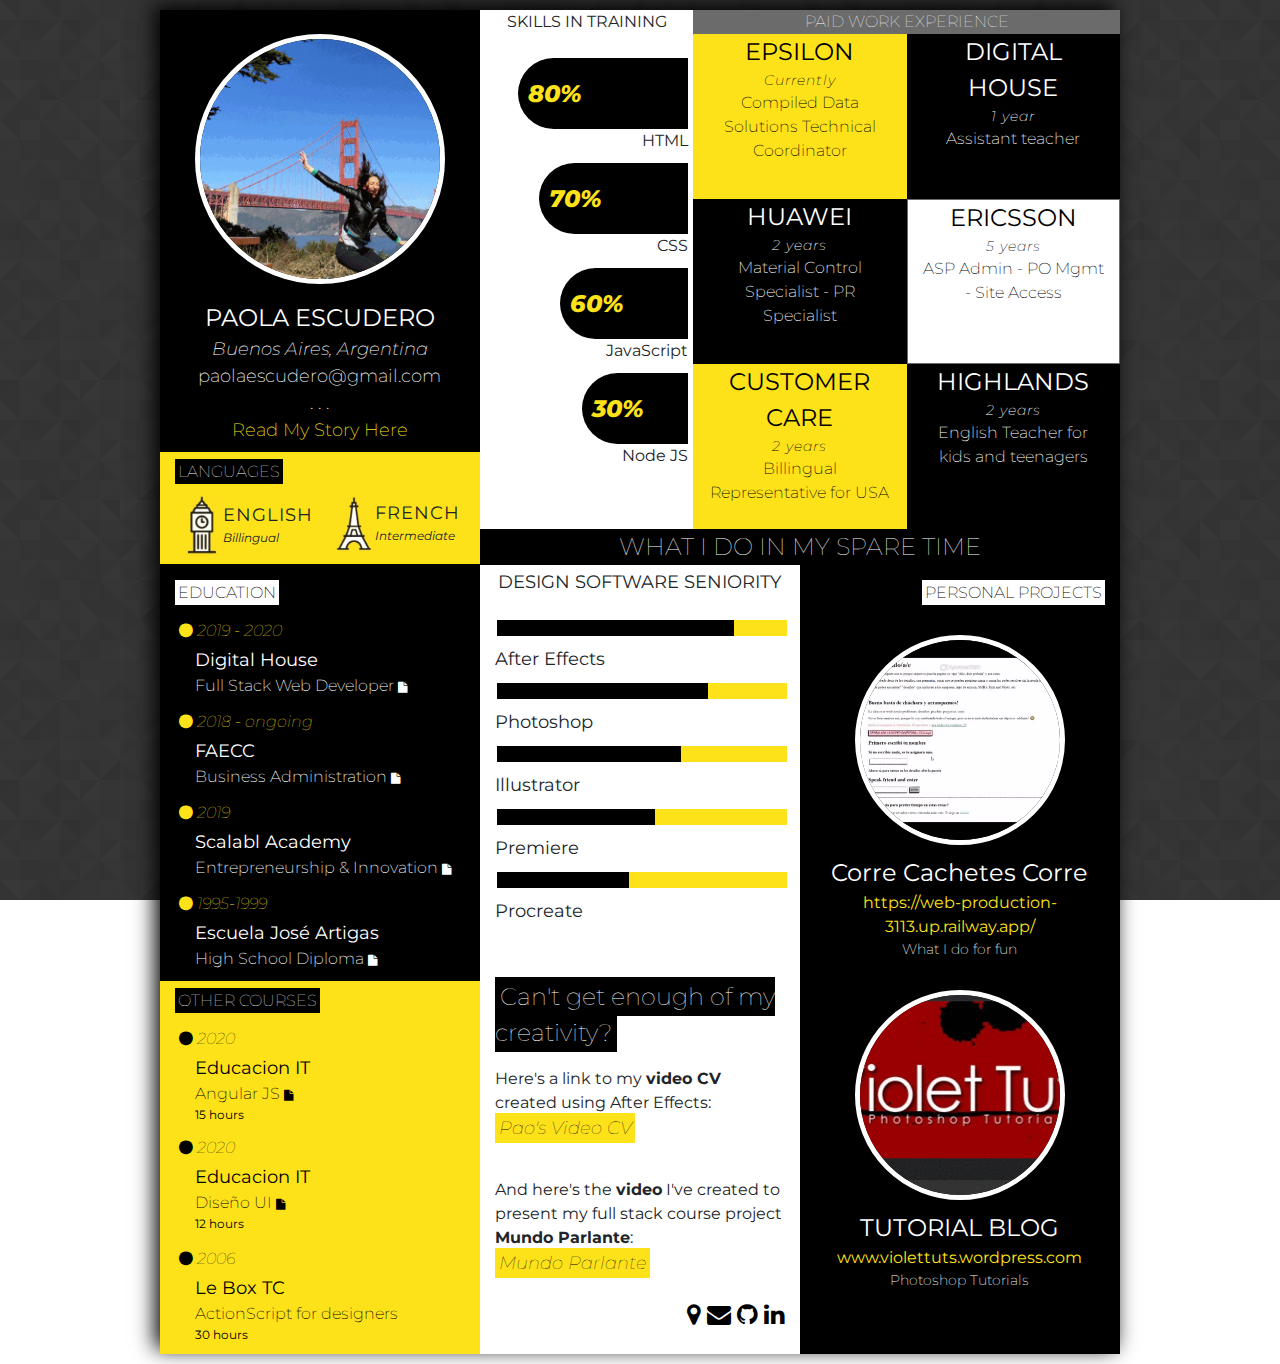
==== commit 5f0c81af: "Update corre cachetes corre url a railway.app" ====
--- a/index.html
+++ b/index.html
@@ -319,7 +319,7 @@
                     <div class="col-12 mar-bot"><mark class="mark-white">PERSONAL PROJECTS</mark></div>
                     <div class="col-12 text-center mar-top-2 mar-bot" id="row-projects-foto"><a href="https://correcachetescorre.herokuapp.com/" target="_blank"><img src="img/corre_cachetes.gif" width="210" alt="Pola Rocks"></a></div>
                     <div class="col-12 f-24 tx-wh text-center">Corre Cachetes Corre</div>
-                    <div class="col-12 f-16 tx-ye text-center"><a href="https://correcachetescorre.herokuapp.com/" class="tx-ye" target="_blank">correcachetescorre.herokuapp.com</a></div>
+                    <div class="col-12 f-16 tx-ye text-center"><a href="https://web-production-3113.up.railway.app//" class="tx-ye" target="_blank">https://web-production-3113.up.railway.app/</a></div>
                     <div class="col-12 f-14 tx-wh text-center w-200 mar-bot-2">What I do for fun</div>
                     <div class="col-12 text-center mar-top mar-bot" id="row-projects-foto"><a href="https://violettuts.wordpress.com/" class="tx-ye" target="_blank"><img src="img/violet_tuts.gif" alt="Violet Tuts - Photoshop Tutorials"></a></div>
                     <div class="col-12 f-24 tx-wh text-center">TUTORIAL BLOG</div>
@@ -336,4 +336,4 @@
     <script src="https://cdn.jsdelivr.net/npm/popper.js@1.16.0/dist/umd/popper.min.js" integrity="sha384-Q6E9RHvbIyZFJoft+2mJbHaEWldlvI9IOYy5n3zV9zzTtmI3UksdQRVvoxMfooAo" crossorigin="anonymous"></script>
     <script src="https://stackpath.bootstrapcdn.com/bootstrap/4.4.1/js/bootstrap.min.js" integrity="sha384-wfSDF2E50Y2D1uUdj0O3uMBJnjuUD4Ih7YwaYd1iqfktj0Uod8GCExl3Og8ifwB6" crossorigin="anonymous"></script>
 </body>
-</html>+</html>
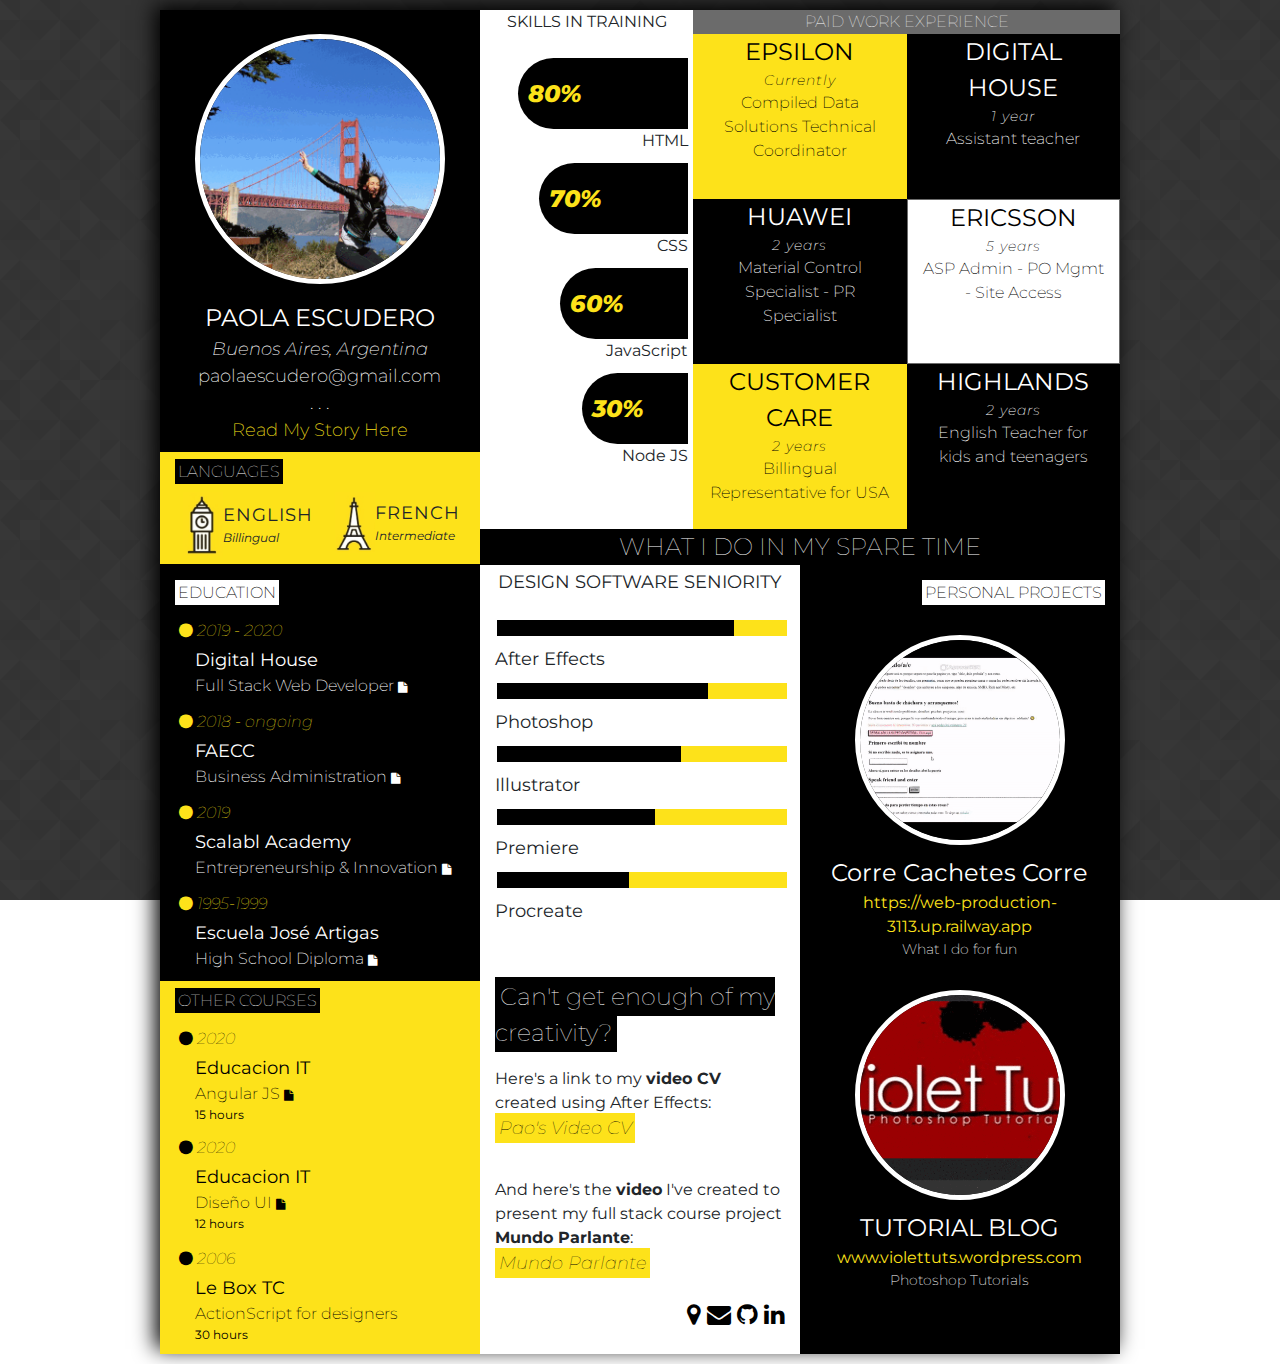
==== commit 75cdb2bf: "Corregi la // de la dire de corre cachetes" ====
--- a/index.html
+++ b/index.html
@@ -319,7 +319,7 @@
                     <div class="col-12 mar-bot"><mark class="mark-white">PERSONAL PROJECTS</mark></div>
                     <div class="col-12 text-center mar-top-2 mar-bot" id="row-projects-foto"><a href="https://correcachetescorre.herokuapp.com/" target="_blank"><img src="img/corre_cachetes.gif" width="210" alt="Pola Rocks"></a></div>
                     <div class="col-12 f-24 tx-wh text-center">Corre Cachetes Corre</div>
-                    <div class="col-12 f-16 tx-ye text-center"><a href="https://web-production-3113.up.railway.app//" class="tx-ye" target="_blank">https://web-production-3113.up.railway.app/</a></div>
+                    <div class="col-12 f-16 tx-ye text-center"><a href="https://web-production-3113.up.railway.app" class="tx-ye" target="_blank">https://web-production-3113.up.railway.app</a></div>
                     <div class="col-12 f-14 tx-wh text-center w-200 mar-bot-2">What I do for fun</div>
                     <div class="col-12 text-center mar-top mar-bot" id="row-projects-foto"><a href="https://violettuts.wordpress.com/" class="tx-ye" target="_blank"><img src="img/violet_tuts.gif" alt="Violet Tuts - Photoshop Tutorials"></a></div>
                     <div class="col-12 f-24 tx-wh text-center">TUTORIAL BLOG</div>
